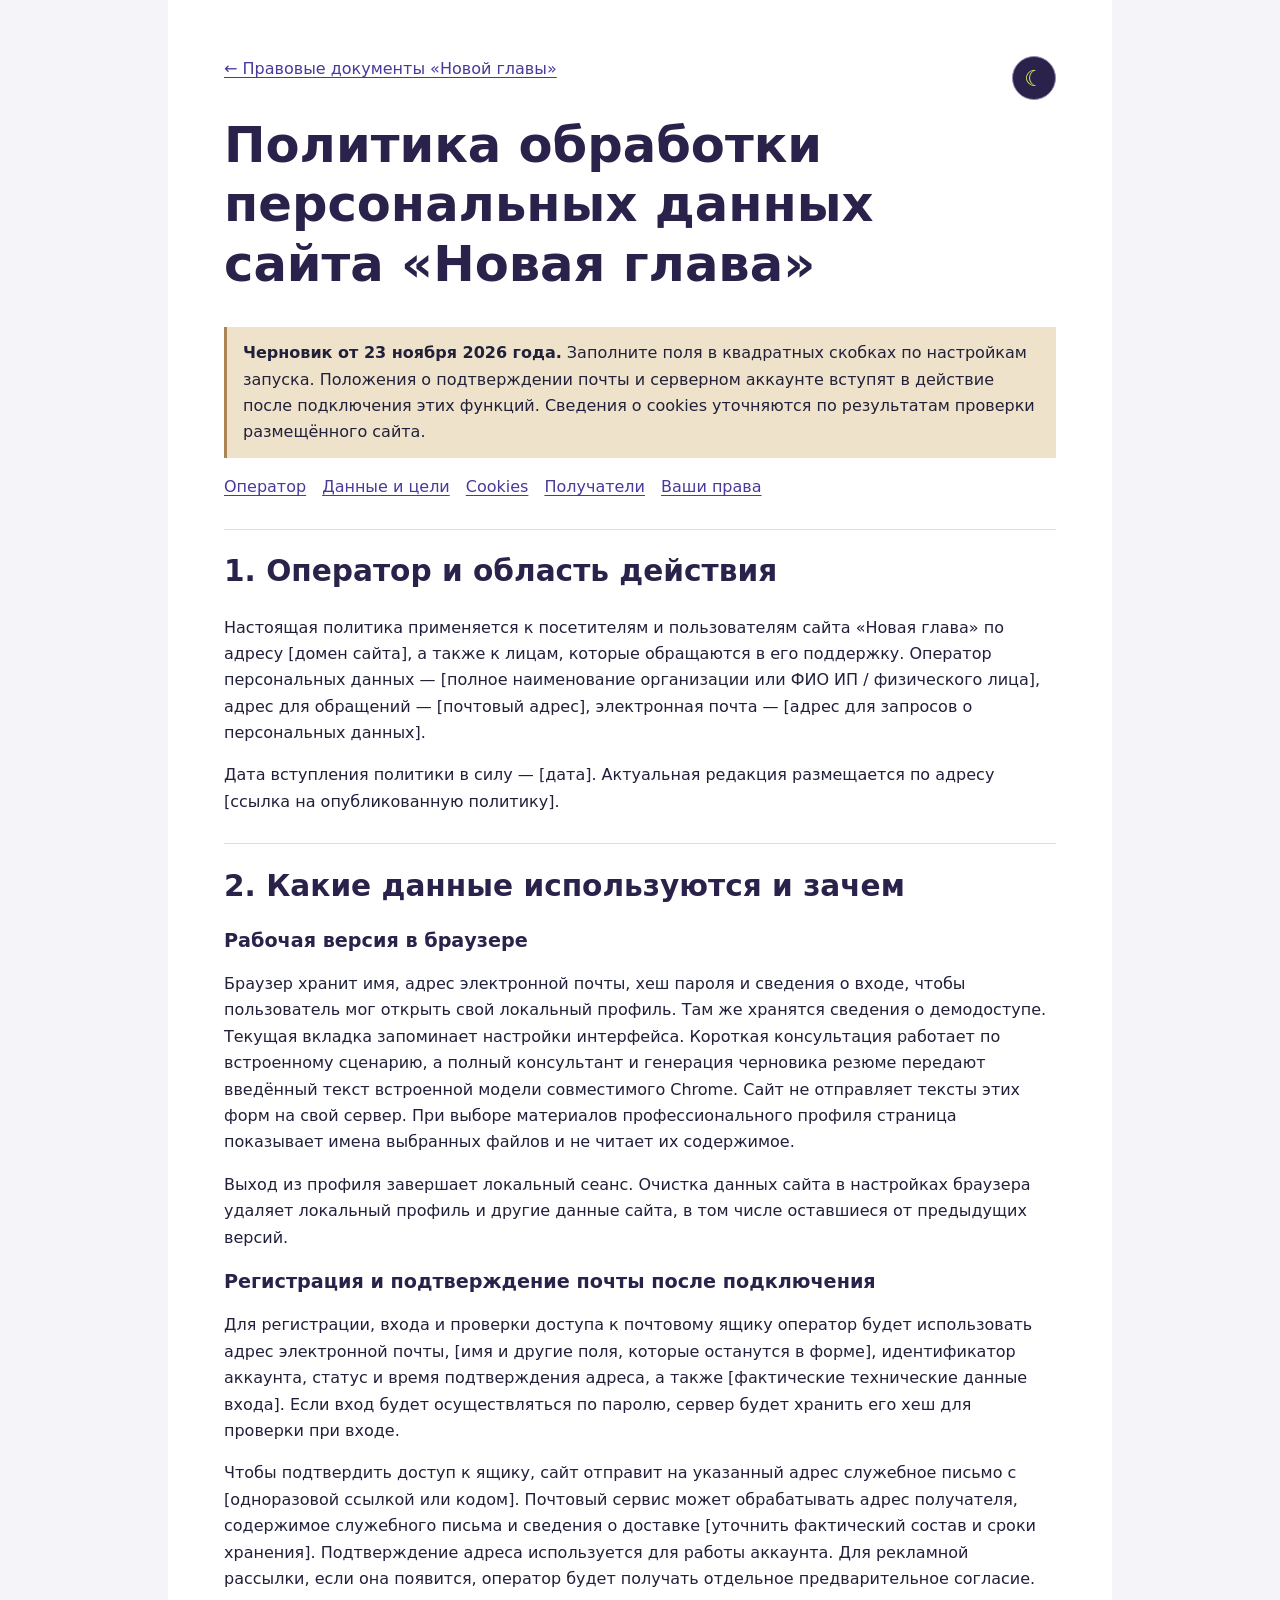
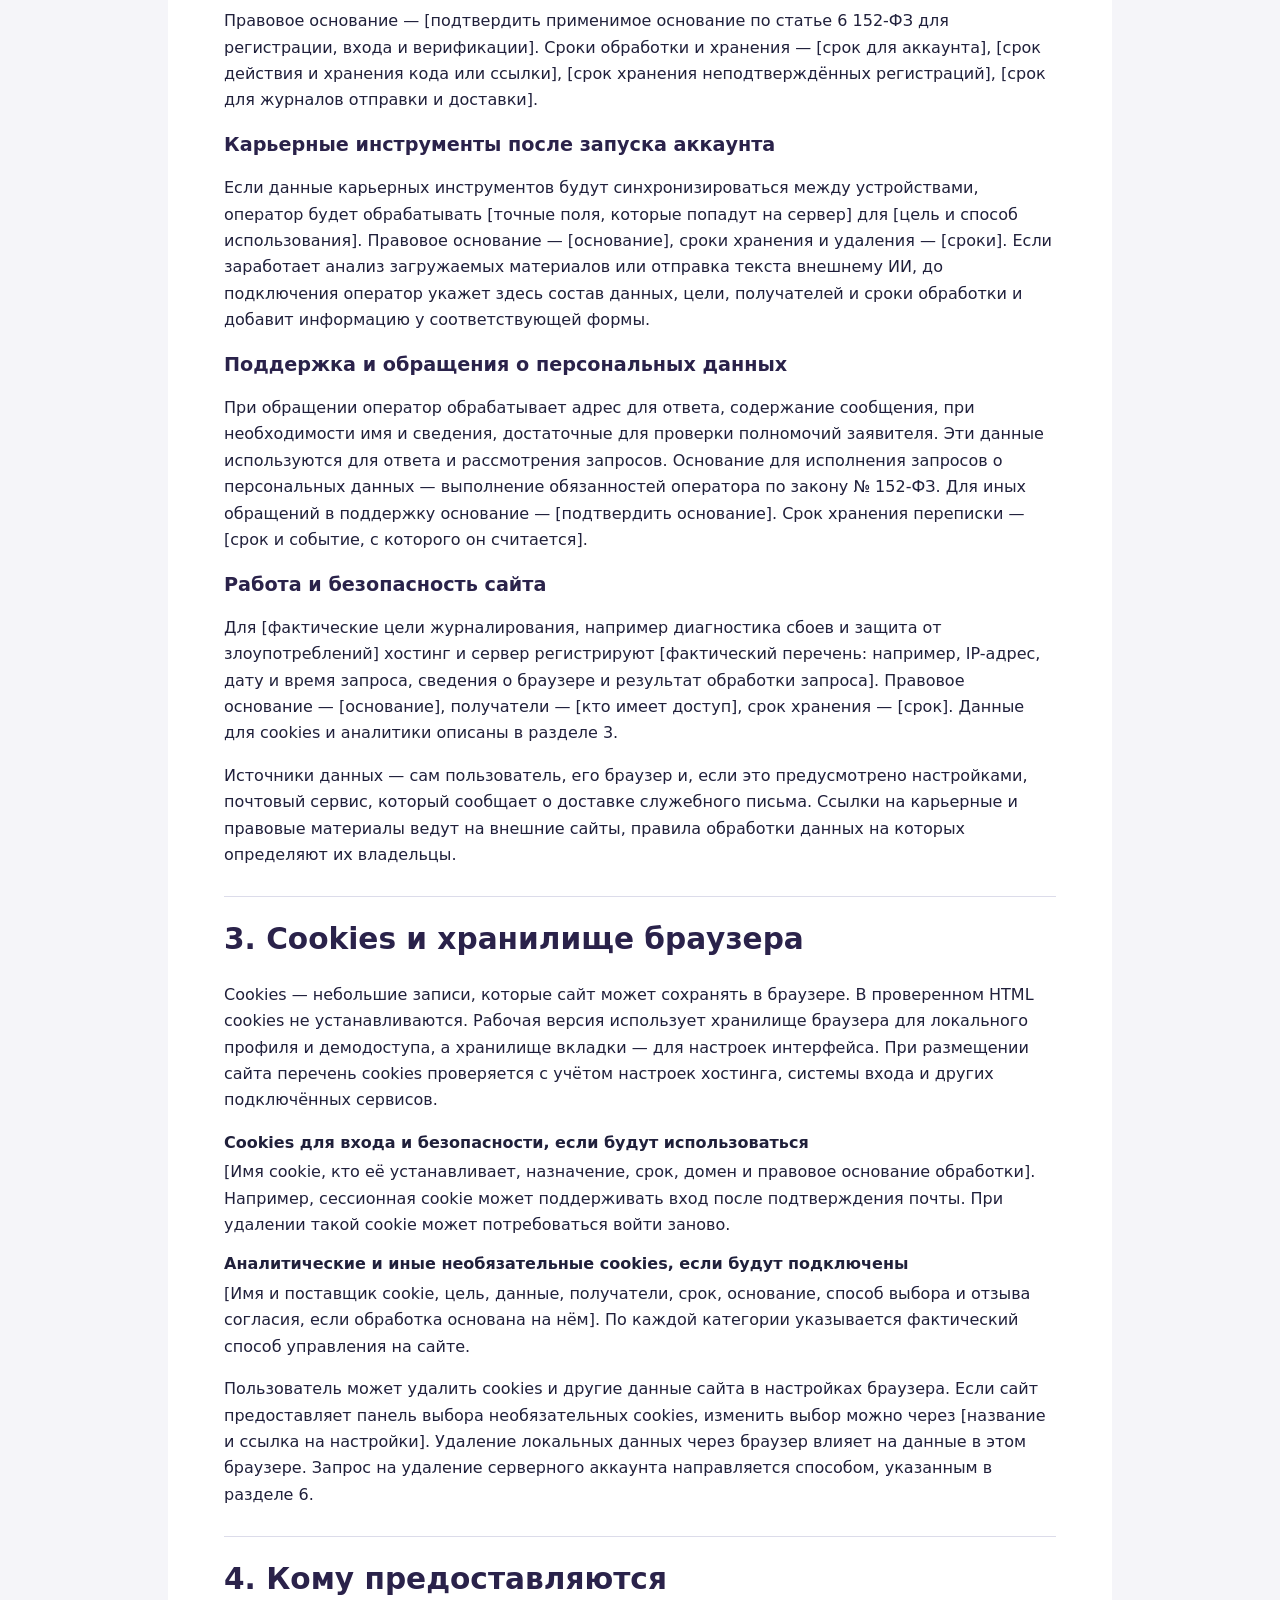
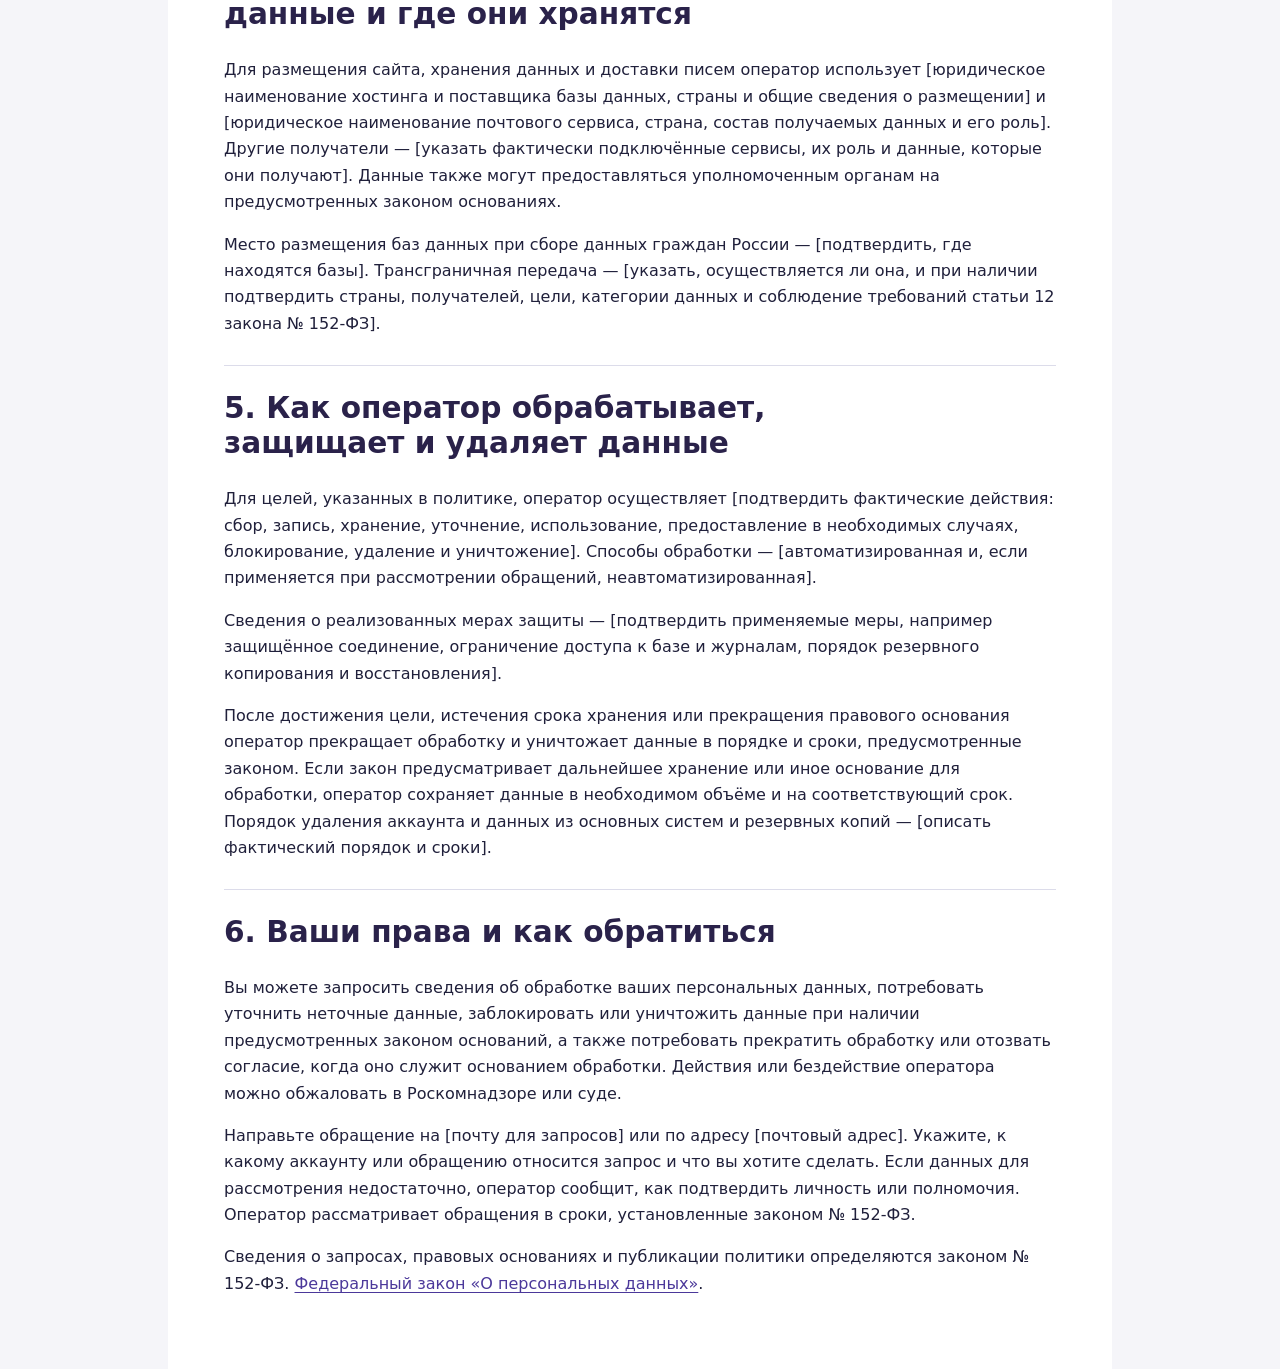
==== career-guide/privacy-policy-draft.html @ 3cd47c99 "Update career guide to Novaya Glava" ====
<!doctype html>
<html lang="ru">
<head>
  <meta charset="utf-8">
  <meta name="viewport" content="width=device-width, initial-scale=1">
  <meta name="robots" content="noindex">
  <title>Политика обработки персональных данных — Новая глава</title>
  <style>
    :root { color-scheme: light; background: #f5efdf; color: #203b30; }
    body { margin: 0; font: 1rem/1.65 system-ui, sans-serif; }
    main { max-width: 48rem; margin: auto; padding: clamp(1.25rem, 5vw, 3.5rem); }
    h1, h2, h3 { font-family: Georgia, serif; line-height: 1.2; text-wrap: balance; }
    h1 { font-size: clamp(2rem, 6vw, 3.1rem); }
    h2 { font-size: clamp(1.4rem, 4vw, 1.85rem); }
    h3 { font-size: 1.2rem; }
    section { border-top: 1px solid #bcb39d; margin-top: 1.75rem; }
    a { color: #275944; text-underline-offset: .2em; }
    a:focus-visible { outline: 2px solid currentColor; outline-offset: 4px; }
    nav { display: flex; flex-wrap: wrap; gap: .4rem 1rem; }
    li + li { margin-top: .55rem; }
    .draft-note { padding: .8rem 1rem; border-left: 3px solid #aa8556; background: #efe2cb; }
    dd { margin: .2rem 0 .8rem; }
    dt { font-weight: 650; }
  </style>
<style>:root {
  --igra-canvas: #f5f5f9;
  --igra-paper: #fff;
  --igra-ink: #20203b;
  --igra-muted: #52546d;
  --igra-indigo: #2a224a;
  --igra-violet: #6553c5;
  --igra-tint: #eae7fa;
  --igra-line: #dcdcea;
  --igra-lime: #dffa60;
  --igra-sans: Inter, system-ui, -apple-system, "Segoe UI", sans-serif;
  --ink: var(--igra-ink);
  --muted: var(--igra-muted);
  --white: var(--igra-paper);
  --line: var(--igra-line);
  --purple: var(--igra-violet);
  --light: var(--igra-tint);
}
html { scroll-padding-top: 90px; }
body, .igra-site {
  background: var(--igra-canvas);
  color: var(--igra-ink);
  font-family: var(--igra-sans);
}
body::before { display: none; }
.igra-site :is(h1,h2,h3,h4,summary,.brand,.navlinks,.package-intent),
.igra-site dialog :is(h2,h3,h4) { font-family: var(--igra-sans); }
.igra-site a:focus-visible, .igra-site button:focus-visible, .igra-site summary:focus-visible {
  outline: 3px solid var(--igra-violet);
  outline-offset: 4px;
}
.igra-site :is(.container,.nav) { max-width: 1240px; }
.igra-site header {
  background: var(--igra-indigo);
  color: #fff;
  border: 0;
  backdrop-filter: none;
}
.igra-site .nav { height: 68px; display: flex; gap: 28px; }
.igra-site .brand { color: #fff; letter-spacing: -.025em; font-size: 19px; font-weight: 750; white-space: nowrap; }
.igra-site .brand-icon { width: 36px; height: 36px; margin: 0; }
.brand-edition {
  display: inline-block;
  margin-left: 7px;
  padding: 3px 7px;
  border-radius: 5px;
  color: var(--igra-ink);
  background: var(--igra-lime);
  font-size: 12px;
  letter-spacing: 0;
  vertical-align: middle;
}
.igra-site .navlinks { color: #f0edff; font-size: 14px; gap: 18px; }
.igra-site .navlinks a:hover, .igra-site .brand:hover { color: var(--igra-lime); }
.igra-site .nav-actions { gap: 8px; margin-left: auto; }
.igra-site .nav-actions button { font-size: .875rem; padding: 8px 12px; min-height: 40px; }
.igra-site :is(.primary,.placeholder,.ai-button) { border-radius: 8px; font-weight: 650; }
.igra-site :is(.primary,.placeholder) { background: var(--igra-lime); color: var(--igra-ink); border-color: var(--igra-lime); }
.igra-site :is(.primary,.placeholder):hover { background: #edff9f; color: var(--igra-ink); }
.igra-site .ai-button { color: var(--igra-indigo); border-color: var(--igra-violet); background: transparent; }
.igra-site .ai-button:hover { color: var(--igra-indigo); background: var(--igra-tint); }
.igra-site header .ai-button { color: #fff; border-color: #8980ac; background: transparent; }
.igra-site header .ai-button:hover { background: #433669; color: #fff; }
.igra-site main > .mode-switch, .igra-site #search-panel > .mode-switch {
  display: flex;
  flex-wrap: wrap;
  align-items: center;
  gap: 6px 14px;
  padding-top: 9px;
  padding-bottom: 9px;
  margin: 0 auto;
}
.igra-site main > .mode-switch { min-height: 55px; }
.igra-site #search-panel > .mode-switch { padding-top: 3px; padding-bottom: 16px; }
.igra-site .mode-tab {
  min-height: 40px;
  padding: 8px 12px;
  border: 0;
  border-bottom: 2px solid transparent;
  border-radius: 5px;
  font: 650 .875rem/1.35 var(--igra-sans);
  background: transparent;
  color: var(--igra-muted);
}
.igra-site .mode-tab:hover, .igra-site .mode-tab[aria-selected="true"] {
  color: var(--igra-indigo);
  border-color: var(--igra-violet);
  background: var(--igra-tint);
  box-shadow: none;
}
.igra-site #search-panel > .mode-switch .mode-tab { font-weight: 550; }
.igra-site .hero { padding: 0; margin: 0; background: transparent; }
.igra-site .hero-inner {
  max-width: 1176px;
  position: relative;
  display: grid;
  grid-template-columns: 1.25fr 1fr;
  align-items: center;
  gap: 24px;
  padding: 36px 48px;
  min-height: 347px;
  background: var(--igra-indigo);
  border-radius: 21px;
  overflow: hidden;
  isolation: isolate;
  color: #fff;
}
.igra-site .hero-inner > div:first-child { z-index: 1; padding: 0; }
.igra-site .hero h1 {
  margin: 10px 0 12px;
  color: #fff;
  font: 750 clamp(2.65rem,5.3vw,4.4rem)/.99 var(--igra-sans);
  letter-spacing: -.07em;
}
.igra-site .hero p { margin: 0 0 19px; color: #eae4ff; font-size: 1rem; max-width: 47ch; }
.igra-site .hero .eyebrow, .igra-site .small {
  font: 700 .78rem/1.35 var(--igra-sans);
  letter-spacing: .06em;
}
.igra-site .hero .eyebrow { color: #e3dcff; }
.igra-site .hero .primary { display: inline-block; padding: 10px 15px; box-shadow: none; }
.igra-poster { position: relative; width: 100%; max-width: 440px; min-height: 255px; justify-self: center; }
.poster-track {
  position: absolute;
  inset: 10% 2% 10% -6%;
  border: 1px solid #a99be8;
  border-radius: 50%;
  transform: rotate(-24deg);
}
.poster-orbit {
  position: absolute;
  width: 59%;
  aspect-ratio: 1;
  left: 19%;
  top: 2%;
  border-radius: 45% 55% 54% 46%;
  background: #8875e8;
  transform: rotate(18deg);
}
.poster-mascot {
  position: absolute;
  width: 52%;
  aspect-ratio: 1;
  left: 24%;
  top: 7%;
  display: grid;
  place-items: center;
  background: #f2edff;
  border-radius: 50%;
  box-shadow: 10px 12px 0 #392d6b;
}
.poster-mascot svg { width: 93%; height: auto; transform: rotate(-12deg); }
.poster-spark, .poster-dot { position: absolute; display: block; background: var(--igra-lime); }
.poster-spark {
  right: 6%;
  top: 2%;
  width: 51px;
  height: 51px;
  clip-path: polygon(50% 0,60% 40%,100% 50%,60% 60%,50% 100%,40% 60%,0 50%,40% 40%);
}
.poster-dot { bottom: 10%; left: 7%; width: 16px; height: 16px; border-radius: 50%; }
.igra-site :is(.intro,.guide) { padding-top: 25px; padding-bottom: 17px; background: transparent; }
.igra-site .section-top { margin: 0 0 12px; padding: 0; }
.igra-site :is(.section-top,.content-head) :is(h2,p), .igra-site .guide-section > div:first-child > p { color: var(--igra-ink); }
.igra-site :is(.section-top,.content-head) h2 {
  margin: 4px 0 8px;
  color: var(--igra-ink);
  letter-spacing: -.045em;
  font: 750 clamp(1.5rem,3vw,2.2rem)/1.12 var(--igra-sans);
}
.igra-site .intro .section-top h2 { font-size: 1.2rem; }
.igra-site .intro .cards { display: grid; grid-template-columns: repeat(4,minmax(0,1fr)); gap: 10px; margin-top: 0; }
.igra-site .card {
  display: block;
  padding: 15px;
  border: 1px solid var(--igra-line);
  background: var(--igra-paper);
  border-radius: 10px;
  box-shadow: none;
}
.igra-site a.card:hover { background: #f0edff; border-color: var(--igra-violet); transform: none; }
.igra-site .card h3 { margin: 8px 0 4px; color: var(--igra-ink); font-size: 1rem; font-weight: 730; line-height: 1.25; }
.igra-site .card p { margin: 4px 0; color: var(--igra-muted); font-size: .9rem; }
.igra-site .card .go { color: #4b389a; font-size: .85rem; font-weight: 650; }
.igra-site .card .icon {
  clip-path: none;
  display: inline-grid;
  place-items: center;
  width: 32px;
  height: 32px;
  border-radius: 6px;
  background: var(--igra-tint) !important;
  color: #46348e !important;
}
.igra-feed {
  display: grid;
  grid-template-columns: minmax(0,1fr) minmax(215px,26%);
  align-items: start;
  gap: 22px;
  margin-top: 15px;
}
.igra-site .igra-feed .guide, .igra-site .igra-feed .guide > .container {
  width: 100%;
  min-width: 0;
  margin: 0;
  padding: 0;
}
.igra-sidebar { position: sticky; top: 86px; display: grid; gap: 12px; }
.igra-sidebar > :is(nav,div) { background: var(--igra-tint); border-radius: 10px; padding: 15px; }
.igra-sidebar h2 { margin: 0 0 7px; font-size: 1rem; color: var(--igra-indigo); }
.igra-sidebar :is(a,button) {
  display: block;
  width: 100%;
  padding: 9px 7px;
  border: 0;
  border-top: 1px solid #d9d3f2;
  background: transparent;
  text-align: left;
  color: var(--igra-ink);
  font: 550 .875rem/1.35 var(--igra-sans);
}
.igra-sidebar :is(a,button):hover { color: #43298d; background: #f6f3ff; }
.igra-sidebar .igra-side-tools { background: var(--igra-indigo); }
.igra-sidebar .igra-side-tools h2 { color: #fff; }
.igra-sidebar .igra-side-tools button { border-color: #5c527e; color: #fff; }
.igra-sidebar .igra-side-tools button:hover { background: #433669; color: var(--igra-lime); }
.igra-site .igra-feed .content-head, .igra-site .igra-feed .guide-section {
  background: var(--igra-paper);
  border: 1px solid var(--igra-line);
  border-radius: 10px;
  margin: 0 0 12px;
  padding: 19px 21px;
}
.igra-site .igra-feed .content-head p { color: var(--igra-muted); font-size: .9rem; margin: 6px 0 0; }
.igra-site .igra-feed .guide-section { display: grid; gap: 10px; grid-template-columns: minmax(0,1fr); }
.igra-site .igra-feed .guide-section h3 { margin: 0; color: var(--igra-ink); font-size: clamp(1.2rem,2vw,1.6rem); font-weight: 730; line-height: 1.2; }
.igra-site .igra-feed .guide-section .sub { color: var(--igra-muted); margin: 5px 0; font-size: .94rem; }
.igra-site .igra-feed .guide-section .generate-button { margin: 9px 0 3px; }
.igra-site .igra-feed .items { display: grid; gap: 0; }
.igra-site .igra-feed :is(details,details[open]) { margin: 0; border: 0; border-top: 1px solid var(--igra-line); border-radius: 0; background: transparent; box-shadow: none; }
.igra-site .igra-feed summary { padding: 12px 3px; background: transparent; color: var(--igra-indigo); font-size: .94rem; font-weight: 660; }
.igra-site .igra-feed details > p { color: var(--igra-muted); padding: 0 3px 11px; }
.igra-site .source, .igra-site .source a { color: #4b389a !important; }
.igra-site :is(.skills-promo,.profile-feature,.closing,.chapter-hero) {
  background: var(--igra-tint);
  border-color: var(--igra-line);
  color: var(--igra-ink);
  box-shadow: none;
}
.igra-site .skills-promo :is(h2,h3,p), .igra-site .profile-feature :is(h2,h3,p),
.igra-site .chapter-hero :is(h1,h2,p) { color: var(--igra-ink); }
.igra-site .skills-promo { margin: 15px 0; border-radius: 10px; padding: 20px; }
.igra-site .course-card { background: var(--igra-paper); border-color: var(--igra-line); border-radius: 8px; }
.igra-site .course-logo { color: #fff; background: var(--igra-violet); }
.igra-site .course-grid { gap: 9px; }
.igra-site .closing-box { border-radius: 14px; background: var(--igra-indigo); color: white; }
.igra-site .closing-box :is(h2,p) { color: white; }
.igra-site footer { background: var(--igra-indigo); color: white; border: 0; }
.igra-site footer a, .igra-site footer strong, .igra-site footer span { color: #f0edff; }

.igra-site dialog:is(.chat-dialog,.auth-dialog,.offer-dialog) {
  background: var(--igra-paper);
  border-color: var(--igra-line);
  color: var(--igra-ink);
  border-radius: 16px;
}
.igra-site dialog .chat-header { background: var(--igra-indigo); color: #fff; border: 0; }
.igra-site dialog .chat-header p { color: #ebe6ff; }
.igra-site dialog .chat-close { background: var(--igra-tint); color: var(--igra-indigo); }
.igra-site dialog :is(input:not([type="radio"]):not([type="checkbox"]),textarea,.resume-output) { background: #faf9ff; color: var(--igra-ink); border-color: var(--igra-line); }
.igra-site dialog :is(.message.assistant,.auth-demo,.chat-note,.offer-plan,#chat-messages,.full-consult) { color: var(--igra-ink); background: var(--igra-tint); border-color: var(--igra-line); }
.igra-site dialog .offer-plan:has(input:checked) { outline-color: var(--igra-violet); background: #eee9ff; }
.igra-site dialog .chat-form button, .igra-site dialog #learn-more { background: var(--igra-lime); color: var(--igra-ink); border-radius: 8px; }
.igra-site dialog::backdrop { background: #2319469c !important; }

@media (max-width: 1239px) { .igra-site .hero-inner { width: calc(100% - 64px); } }
@media (max-width: 1140px) { .igra-site .navlinks { display: none; } }
@media (max-width: 1020px) { .igra-site .course-grid { grid-template-columns: 1fr; } }
@media (max-width: 850px) { .igra-site .nav { padding: 0 16px; gap: 12px; } }
@media (max-width: 750px) {
  html { scroll-padding-top: 120px; }
  .igra-site .nav { height: auto; min-height: 0; flex-wrap: wrap; gap: 8px; padding: 10px 16px; }
  .igra-site .nav-actions { width: auto; margin: 0 0 0 auto; gap: 5px; }
  .igra-site .nav-actions button { flex: 0 1 auto; padding: 5px 8px; font-size: .78rem; }
  .igra-site .brand { font-size: 16px; }
  .igra-site .brand-icon { width: 28px; height: 28px; }
  .igra-site .hero-inner { width: calc(100% - 32px); padding: 23px; min-height: 0; grid-template-columns: minmax(0,1.5fr) minmax(100px,1fr); gap: 9px; }
  .igra-site .hero h1 { font-size: clamp(2.15rem,7vw,3.1rem); }
  .igra-site .hero .eyebrow { font-size: .72rem; }
  .igra-site .hero p { font-size: .9rem; }
  .igra-poster { min-height: 130px; }
  .poster-track { inset: 10% 0; }
  .poster-orbit { width: 72%; }
  .poster-mascot { top: 11%; width: 65%; left: 21%; }
  .poster-spark { width: 29px; height: 29px; top: 0; right: 0; }
  .poster-dot { width: 10px; height: 10px; }
  .igra-site .intro .cards { grid-template-columns: repeat(2,minmax(0,1fr)); }
  .igra-feed { grid-template-columns: minmax(0,1fr); gap: 10px; }
  .igra-sidebar { position: static; grid-row: 1; }
  .igra-sidebar nav { display: flex; flex-wrap: wrap; align-items: center; gap: 4px; padding: 8px 10px; }
  .igra-sidebar nav h2 { width: 100%; margin: 0; }
  .igra-sidebar nav a { width: auto; border: 0; }
  .igra-sidebar .igra-side-tools { display: none; }
}
@media (max-width: 400px) {
  .igra-site .nav-actions { width: 100%; justify-content: space-between; }
  .igra-site .mode-tab { padding: 6px 7px; }
  .igra-site main > .mode-switch, .igra-site #search-panel > .mode-switch { gap: 3px; }
  .igra-site .hero-inner { grid-template-columns: minmax(0,1fr); }
  .igra-poster { display: none; }
}

.igra-info { min-height: 100dvh; }
.igra-info :is(h1,h2,h3) { font-family: var(--igra-sans); color: var(--igra-indigo); }
.igra-info main { max-width: 52rem; background: var(--igra-paper); min-height: 100dvh; }
.igra-info a { color: #4b389a; }
.igra-info :is(section,.document-list li) { border-color: var(--igra-line); }
.igra-info .note { color: var(--igra-muted); }

/* Alternate theme for the violet palette */
:root {
  color-scheme: light;
  --igra-lavender: #DED4FF;
  background: var(--igra-canvas);
}
:root[data-theme="dark"] {
  color-scheme: dark;
  --igra-lavender: #C8B7FF;
  --igra-canvas: #151027;
  --igra-paper: #211936;
  --igra-ink: #FAF5FF;
  --igra-muted: #CFC5E4;
  --igra-tint: #30264B;
  --igra-line: #52446F;
  --igra-field-line: #9B8BB9;
  --igra-accent-ink: #20203B;
  --igra-selection: #383054;
}
.igra-theme-toggle {
  display: inline-grid;
  flex: 0 0 42px;
  width: 42px;
  height: 42px;
  place-items: center;
  padding: 0;
  border: 1px solid #9083AE;
  border-radius: 50%;
  background: var(--igra-indigo);
  color: var(--igra-lime);
}
.igra-theme-toggle:hover { background: #433669; }
.igra-theme-toggle:focus-visible { outline: 3px solid var(--igra-lime); outline-offset: 3px; }
.igra-theme-toggle svg {
  width: 21px;
  height: 21px;
  fill: none;
  stroke: currentColor;
  stroke-width: 1.7;
  stroke-linecap: round;
  stroke-linejoin: round;
}
.igra-theme-toggle .igra-sun,
[data-theme="dark"] .igra-theme-toggle .igra-moon { display: none; }
[data-theme="dark"] .igra-theme-toggle {
  background: var(--igra-paper);
  border-color: var(--igra-field-line);
  color: var(--igra-lime);
}
[data-theme="dark"] .igra-theme-toggle:hover { background: var(--igra-selection); }
[data-theme="dark"] .igra-theme-toggle .igra-sun { display: block; }
.igra-site .nav { column-gap: 14px; }
.igra-site .nav-actions { margin-left: 0; }
.igra-site header .igra-theme-toggle { margin-left: auto; }
.igra-info-toolbar { display: flex; justify-content: space-between; align-items: center; gap: 12px; }
.igra-site .consultant-note { color: var(--igra-muted); margin: 0; }

[data-theme="dark"] .igra-site :is(header,footer,.hero-inner,.closing-box,.igra-side-tools) {
  border: 1px solid var(--igra-line);
}
[data-theme="dark"] .igra-site :is(header,footer,.igra-sidebar .igra-side-tools,dialog .chat-header) {
  background: var(--igra-paper);
}
[data-theme="dark"] .igra-site :is(.hero-inner,.closing-box) {
  background: radial-gradient(ellipse at 84% 46%,#493376 0%,transparent 49%),
    linear-gradient(115deg,#241934 25%,#35274E 100%);
  box-shadow: inset 0 1px #FFFFFF12;
}
[data-theme="dark"] .igra-site .poster-track { border-color: #B9A7F6; }
[data-theme="dark"] .igra-site .poster-orbit {
  background: #896ED9;
  box-shadow: 0 0 46px #896ED944;
}
[data-theme="dark"] .igra-site .poster-mascot {
  background: #ECE2FE;
  box-shadow: 10px 12px 0 #30224E;
}
[data-theme="dark"] .igra-site .hero p { color: var(--igra-muted); }
[data-theme="dark"] :is(.igra-site,.igra-info) :is(h1,h2,h3,h4,summary,.go,.small,.auth-tab,.source,.source a) {
  color: var(--igra-ink);
}
[data-theme="dark"] .igra-site .igra-feed .guide-section h3 { color: var(--igra-ink); }
[data-theme="dark"] .igra-site :is(.hero .eyebrow,.auth-tab[aria-selected="true"]),
[data-theme="dark"] .igra-site :is(.source,.source a),
[data-theme="dark"] .igra-info a { color: var(--igra-lavender) !important; }
[data-theme="dark"] .igra-site .mode-tab:hover { color: var(--igra-ink); }
[data-theme="dark"] .igra-site .mode-tab[aria-selected="true"] {
  background: var(--igra-selection);
  color: #E1FB7C;
}
[data-theme="dark"] .igra-site :is(.intro,.guide) { background: transparent; }
[data-theme="dark"] .igra-site #ai-consultant { background: var(--igra-tint); }
[data-theme="dark"] .igra-site a.card:hover { background: var(--igra-tint); border-color: var(--igra-lime); }
[data-theme="dark"] .igra-site .card .icon {
  background: var(--igra-selection) !important;
  color: #E1FB7C !important;
}
[data-theme="dark"] .igra-site :is(.primary,.brand-edition,.course-logo,.chat-form button,#learn-more,.return-to-plans,.message.user) {
  color: var(--igra-accent-ink);
}
[data-theme="dark"] .igra-site :is(.placeholder,.chat-close) { color: var(--igra-ink); }
[data-theme="dark"] .igra-site .placeholder { background: var(--igra-tint); border-color: var(--igra-field-line); }
[data-theme="dark"] .igra-site .placeholder:hover { background: var(--igra-selection); }
[data-theme="dark"] .igra-site dialog .chat-close:hover { color: var(--igra-accent-ink); }
[data-theme="dark"] .igra-site .ai-button {
  color: var(--igra-ink);
  border-color: var(--igra-field-line);
}
[data-theme="dark"] .igra-site .ai-button:hover { background: var(--igra-tint); }
[data-theme="dark"] .igra-site :is(a,button,summary,input,textarea):focus-visible { outline-color: var(--igra-lavender); }
[data-theme="dark"] .igra-sidebar :is(a,button) { border-color: var(--igra-line); }
[data-theme="dark"] .igra-sidebar :is(a,button):hover { color: var(--igra-lavender); background: var(--igra-paper); }
[data-theme="dark"] .igra-site .skills-promo :is(.course-card h3,.course-card p,.course-brand,.course-feedback) { color: var(--igra-ink) !important; }
[data-theme="dark"] .igra-site :is(.skills-promo,.profile-feature,.chapter-hero) :is(p,li) { color: var(--igra-muted); }
[data-theme="dark"] .igra-site :is(.consult-screen-nav,.auth-tabs,.offer-plan,.profile-step,.adapt-tool,.adapt-note) { border-color: var(--igra-line); }
[data-theme="dark"] .igra-site dialog :is(.auth-tabs,.auth-status,.profile-steps span) { background: var(--igra-tint); }
[data-theme="dark"] .igra-site .profile-steps { color: var(--igra-muted); }
[data-theme="dark"] .igra-site .consult-screen-nav button { border-color: var(--igra-field-line); background: var(--igra-paper); color: var(--igra-ink); }
[data-theme="dark"] .igra-site :is(dialog,.adapt-tool) :is(input:not([type="radio"]):not([type="checkbox"]),textarea) {
  background: var(--igra-canvas);
  color: var(--igra-ink);
  border-color: var(--igra-field-line);
}
[data-theme="dark"] .igra-site :is(dialog,.adapt-tool) :is(input,textarea)::placeholder { color: var(--igra-muted); }
[data-theme="dark"] .igra-site dialog :is(.auth-intro,.auth-field,.auth-status,.package-intent,.offer-plan span,.full-consult > p) { color: var(--igra-muted); }
[data-theme="dark"] .igra-site dialog .offer-plan:has(input:checked) {
  background: var(--igra-tint);
  outline-color: var(--igra-lavender);
}
[data-theme="dark"] #consultant-chat.result-layout :is(#chat-messages,.full-consult) {
  background: var(--igra-tint);
  border-color: var(--igra-line);
}
[data-theme="dark"] #consultant-chat.result-layout .full-consult :is(h3,p) { color: var(--igra-ink); }
[data-theme="dark"] #consultant-chat.result-layout #learn-more {
  background: var(--igra-lime);
  color: var(--igra-accent-ink);
}
[data-theme="dark"] .igra-site dialog .chat-form button:hover,
[data-theme="dark"] .igra-site dialog #learn-more:hover,
[data-theme="dark"] .igra-site dialog .return-to-plans:hover { background: #EEFF9F; color: var(--igra-accent-ink); }
[data-theme="dark"] .igra-site dialog::backdrop { background: #100C1BAB !important; }

@media (max-width: 650px) {
  .igra-site .nav-actions { width: 100%; justify-content: space-between; }
  .igra-site .nav-actions button { flex: 0 1 auto; }
}

.igra-info main{max-width:52rem;background:var(--igra-paper);min-height:100dvh}.igra-info a{color:#4b389a}.igra-info h1,.igra-info h2{font-family:system-ui,sans-serif;color:var(--igra-indigo)}</style><script>
try { document.documentElement.dataset.theme = sessionStorage.getItem('novaya-glava-igra-violet-theme') === 'dark' ? 'dark' : 'light'; } catch { document.documentElement.dataset.theme = 'light'; }
</script>
<style>
.info-theme-toggle{float:right;width:44px;height:44px;border:1px solid #958ab0;border-radius:50%;background:#2a224a;color:#dffa60;font:22px system-ui;cursor:pointer}
.info-theme-toggle:focus-visible{outline:3px solid #6553c5;outline-offset:3px}
[data-theme="dark"] body.igra-info{background:#151027;color:#faf5ff}
[data-theme="dark"] .igra-info main{background:#211936;color:#faf5ff}
[data-theme="dark"] .igra-info :is(h1,h2,h3){color:#faf5ff}
[data-theme="dark"] .igra-info :is(p,li,dt,dd,.note){color:#e4dced}
[data-theme="dark"] .igra-info a{color:#d8caff}
[data-theme="dark"] .igra-info :is(section,.document-list li){border-color:#625674}
</style></head>
<body class="igra-info">
  <main>
<button class="info-theme-toggle" type="button" aria-label="Тёмная тема" aria-pressed="false"></button>
    <a href="site-docs.html#legal">← Правовые документы «Новой главы»</a>
    <h1>Политика обработки персональных данных сайта «Новая глава»</h1>
    <p class="draft-note"><strong>Черновик от 23 ноября 2026 года.</strong> Заполните поля в квадратных скобках по настройкам запуска. Положения о подтверждении почты и серверном аккаунте вступят в действие после подключения этих функций. Сведения о cookies уточняются по результатам проверки размещённого сайта.</p>
    <nav aria-label="Разделы политики">
      <a href="#operator">Оператор</a>
      <a href="#purposes">Данные и цели</a>
      <a href="#cookies">Cookies</a>
      <a href="#recipients">Получатели</a>
      <a href="#rights">Ваши права</a>
    </nav>

    <section id="operator">
      <h2>1. Оператор и область действия</h2>
      <p>Настоящая политика применяется к посетителям и пользователям сайта «Новая глава» по адресу [домен сайта], а также к лицам, которые обращаются в его поддержку. Оператор персональных данных — [полное наименование организации или ФИО ИП / физического лица], адрес для обращений — [почтовый адрес], электронная почта — [адрес для запросов о персональных данных].</p>
      <p>Дата вступления политики в силу — [дата]. Актуальная редакция размещается по адресу [ссылка на опубликованную политику].</p>
    </section>

    <section id="purposes">
      <h2>2. Какие данные используются и зачем</h2>
      <h3>Рабочая версия в браузере</h3>
      <p>Браузер хранит имя, адрес электронной почты, хеш пароля и сведения о входе, чтобы пользователь мог открыть свой локальный профиль. Там же хранятся сведения о демодоступе. Текущая вкладка запоминает настройки интерфейса. Короткая консультация работает по встроенному сценарию, а полный консультант и генерация черновика резюме передают введённый текст встроенной модели совместимого Chrome. Сайт не отправляет тексты этих форм на свой сервер. При выборе материалов профессионального профиля страница показывает имена выбранных файлов и не читает их содержимое.</p>
      <p>Выход из профиля завершает локальный сеанс. Очистка данных сайта в настройках браузера удаляет локальный профиль и другие данные сайта, в том числе оставшиеся от предыдущих версий.</p>

      <h3>Регистрация и подтверждение почты после подключения</h3>
      <p>Для регистрации, входа и проверки доступа к почтовому ящику оператор будет использовать адрес электронной почты, [имя и другие поля, которые останутся в форме], идентификатор аккаунта, статус и время подтверждения адреса, а также [фактические технические данные входа]. Если вход будет осуществляться по паролю, сервер будет хранить его хеш для проверки при входе.</p>
      <p>Чтобы подтвердить доступ к ящику, сайт отправит на указанный адрес служебное письмо с [одноразовой ссылкой или кодом]. Почтовый сервис может обрабатывать адрес получателя, содержимое служебного письма и сведения о доставке [уточнить фактический состав и сроки хранения]. Подтверждение адреса используется для работы аккаунта. Для рекламной рассылки, если она появится, оператор будет получать отдельное предварительное согласие.</p>
      <p>Правовое основание — [подтвердить применимое основание по статье 6 152-ФЗ для регистрации, входа и верификации]. Сроки обработки и хранения — [срок для аккаунта], [срок действия и хранения кода или ссылки], [срок хранения неподтверждённых регистраций], [срок для журналов отправки и доставки].</p>

      <h3>Карьерные инструменты после запуска аккаунта</h3>
      <p>Если данные карьерных инструментов будут синхронизироваться между устройствами, оператор будет обрабатывать [точные поля, которые попадут на сервер] для [цель и способ использования]. Правовое основание — [основание], сроки хранения и удаления — [сроки]. Если заработает анализ загружаемых материалов или отправка текста внешнему ИИ, до подключения оператор укажет здесь состав данных, цели, получателей и сроки обработки и добавит информацию у соответствующей формы.</p>

      <h3>Поддержка и обращения о персональных данных</h3>
      <p>При обращении оператор обрабатывает адрес для ответа, содержание сообщения, при необходимости имя и сведения, достаточные для проверки полномочий заявителя. Эти данные используются для ответа и рассмотрения запросов. Основание для исполнения запросов о персональных данных — выполнение обязанностей оператора по закону № 152-ФЗ. Для иных обращений в поддержку основание — [подтвердить основание]. Срок хранения переписки — [срок и событие, с которого он считается].</p>

      <h3>Работа и безопасность сайта</h3>
      <p>Для [фактические цели журналирования, например диагностика сбоев и защита от злоупотреблений] хостинг и сервер регистрируют [фактический перечень: например, IP-адрес, дату и время запроса, сведения о браузере и результат обработки запроса]. Правовое основание — [основание], получатели — [кто имеет доступ], срок хранения — [срок]. Данные для cookies и аналитики описаны в разделе 3.</p>
      <p>Источники данных — сам пользователь, его браузер и, если это предусмотрено настройками, почтовый сервис, который сообщает о доставке служебного письма. Ссылки на карьерные и правовые материалы ведут на внешние сайты, правила обработки данных на которых определяют их владельцы.</p>
    </section>

    <section id="cookies">
      <h2>3. Cookies и хранилище браузера</h2>
      <p>Cookies — небольшие записи, которые сайт может сохранять в браузере. В проверенном HTML cookies не устанавливаются. Рабочая версия использует хранилище браузера для локального профиля и демодоступа, а хранилище вкладки — для настроек интерфейса. При размещении сайта перечень cookies проверяется с учётом настроек хостинга, системы входа и других подключённых сервисов.</p>
      <dl>
        <dt>Cookies для входа и безопасности, если будут использоваться</dt>
        <dd>[Имя cookie, кто её устанавливает, назначение, срок, домен и правовое основание обработки]. Например, сессионная cookie может поддерживать вход после подтверждения почты. При удалении такой cookie может потребоваться войти заново.</dd>
        <dt>Аналитические и иные необязательные cookies, если будут подключены</dt>
        <dd>[Имя и поставщик cookie, цель, данные, получатели, срок, основание, способ выбора и отзыва согласия, если обработка основана на нём]. По каждой категории указывается фактический способ управления на сайте.</dd>
      </dl>
      <p>Пользователь может удалить cookies и другие данные сайта в настройках браузера. Если сайт предоставляет панель выбора необязательных cookies, изменить выбор можно через [название и ссылка на настройки]. Удаление локальных данных через браузер влияет на данные в этом браузере. Запрос на удаление серверного аккаунта направляется способом, указанным в разделе 6.</p>
    </section>

    <section id="recipients">
      <h2>4. Кому предоставляются данные и где они хранятся</h2>
      <p>Для размещения сайта, хранения данных и доставки писем оператор использует [юридическое наименование хостинга и поставщика базы данных, страны и общие сведения о размещении] и [юридическое наименование почтового сервиса, страна, состав получаемых данных и его роль]. Другие получатели — [указать фактически подключённые сервисы, их роль и данные, которые они получают]. Данные также могут предоставляться уполномоченным органам на предусмотренных законом основаниях.</p>
      <p>Место размещения баз данных при сборе данных граждан России — [подтвердить, где находятся базы]. Трансграничная передача — [указать, осуществляется ли она, и при наличии подтвердить страны, получателей, цели, категории данных и соблюдение требований статьи 12 закона № 152-ФЗ].</p>
    </section>

    <section>
      <h2>5. Как оператор обрабатывает, защищает и удаляет данные</h2>
      <p>Для целей, указанных в политике, оператор осуществляет [подтвердить фактические действия: сбор, запись, хранение, уточнение, использование, предоставление в необходимых случаях, блокирование, удаление и уничтожение]. Способы обработки — [автоматизированная и, если применяется при рассмотрении обращений, неавтоматизированная].</p>
      <p>Сведения о реализованных мерах защиты — [подтвердить применяемые меры, например защищённое соединение, ограничение доступа к базе и журналам, порядок резервного копирования и восстановления].</p>
      <p>После достижения цели, истечения срока хранения или прекращения правового основания оператор прекращает обработку и уничтожает данные в порядке и сроки, предусмотренные законом. Если закон предусматривает дальнейшее хранение или иное основание для обработки, оператор сохраняет данные в необходимом объёме и на соответствующий срок. Порядок удаления аккаунта и данных из основных систем и резервных копий — [описать фактический порядок и сроки].</p>
    </section>

    <section id="rights">
      <h2>6. Ваши права и как обратиться</h2>
      <p>Вы можете запросить сведения об обработке ваших персональных данных, потребовать уточнить неточные данные, заблокировать или уничтожить данные при наличии предусмотренных законом оснований, а также потребовать прекратить обработку или отозвать согласие, когда оно служит основанием обработки. Действия или бездействие оператора можно обжаловать в Роскомнадзоре или суде.</p>
      <p>Направьте обращение на [почту для запросов] или по адресу [почтовый адрес]. Укажите, к какому аккаунту или обращению относится запрос и что вы хотите сделать. Если данных для рассмотрения недостаточно, оператор сообщит, как подтвердить личность или полномочия. Оператор рассматривает обращения в сроки, установленные законом № 152-ФЗ.</p>
      <p>Сведения о запросах, правовых основаниях и публикации политики определяются законом № 152-ФЗ. <a href="https://dgp140.mos.ru/global_ruffe_tech/docs/152fz.pdf">Федеральный закон «О персональных данных»</a>.</p>
    </section>
  </main>
<script>
(()=>{const button=document.querySelector('.info-theme-toggle'),root=document.documentElement,key='novaya-glava-igra-violet-theme';function update(theme){root.dataset.theme=theme;button.textContent=theme==='dark'?'☀':'☾';button.setAttribute('aria-pressed',String(theme==='dark'));button.title=theme==='dark'?'Включить светлую тему':'Включить тёмную тему'}update(root.dataset.theme);button.addEventListener('click',()=>{const next=root.dataset.theme==='dark'?'light':'dark';update(next);try{sessionStorage.setItem(key,next)}catch{}})})();
</script></body>
</html>
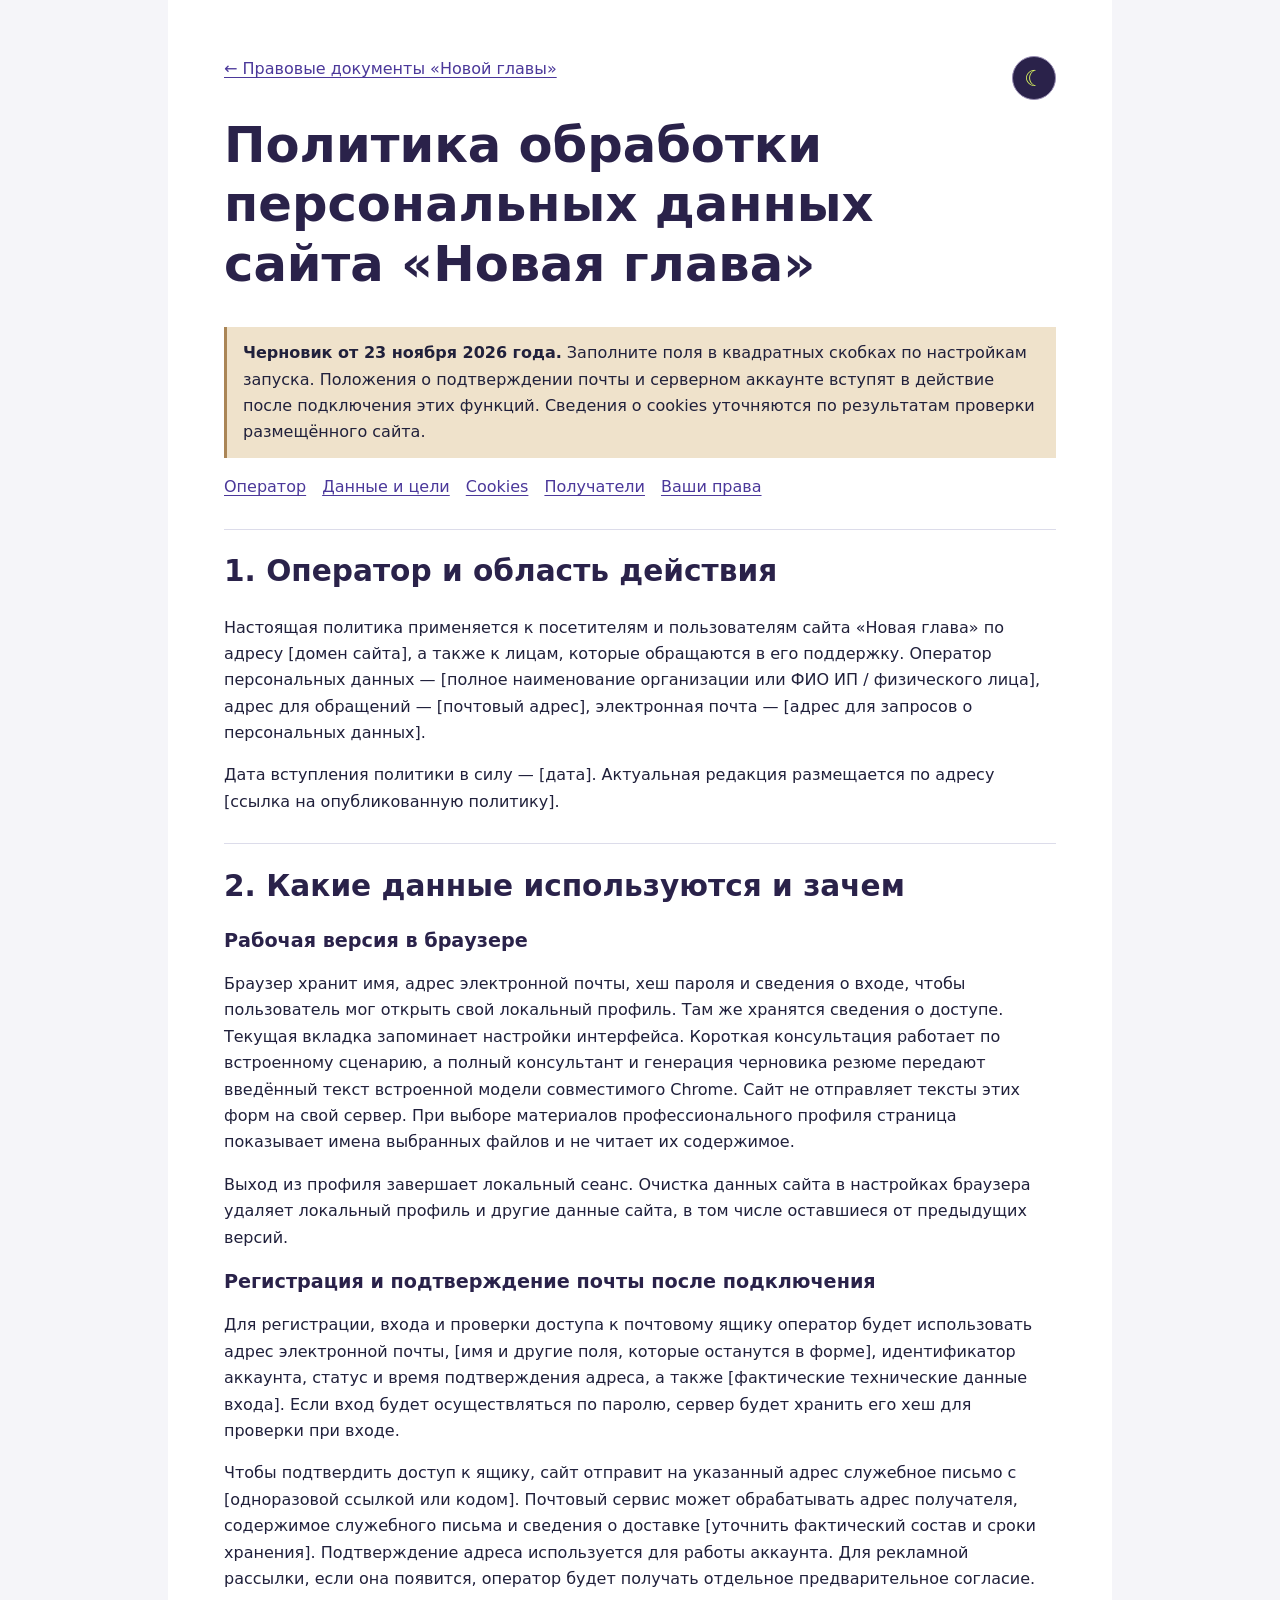
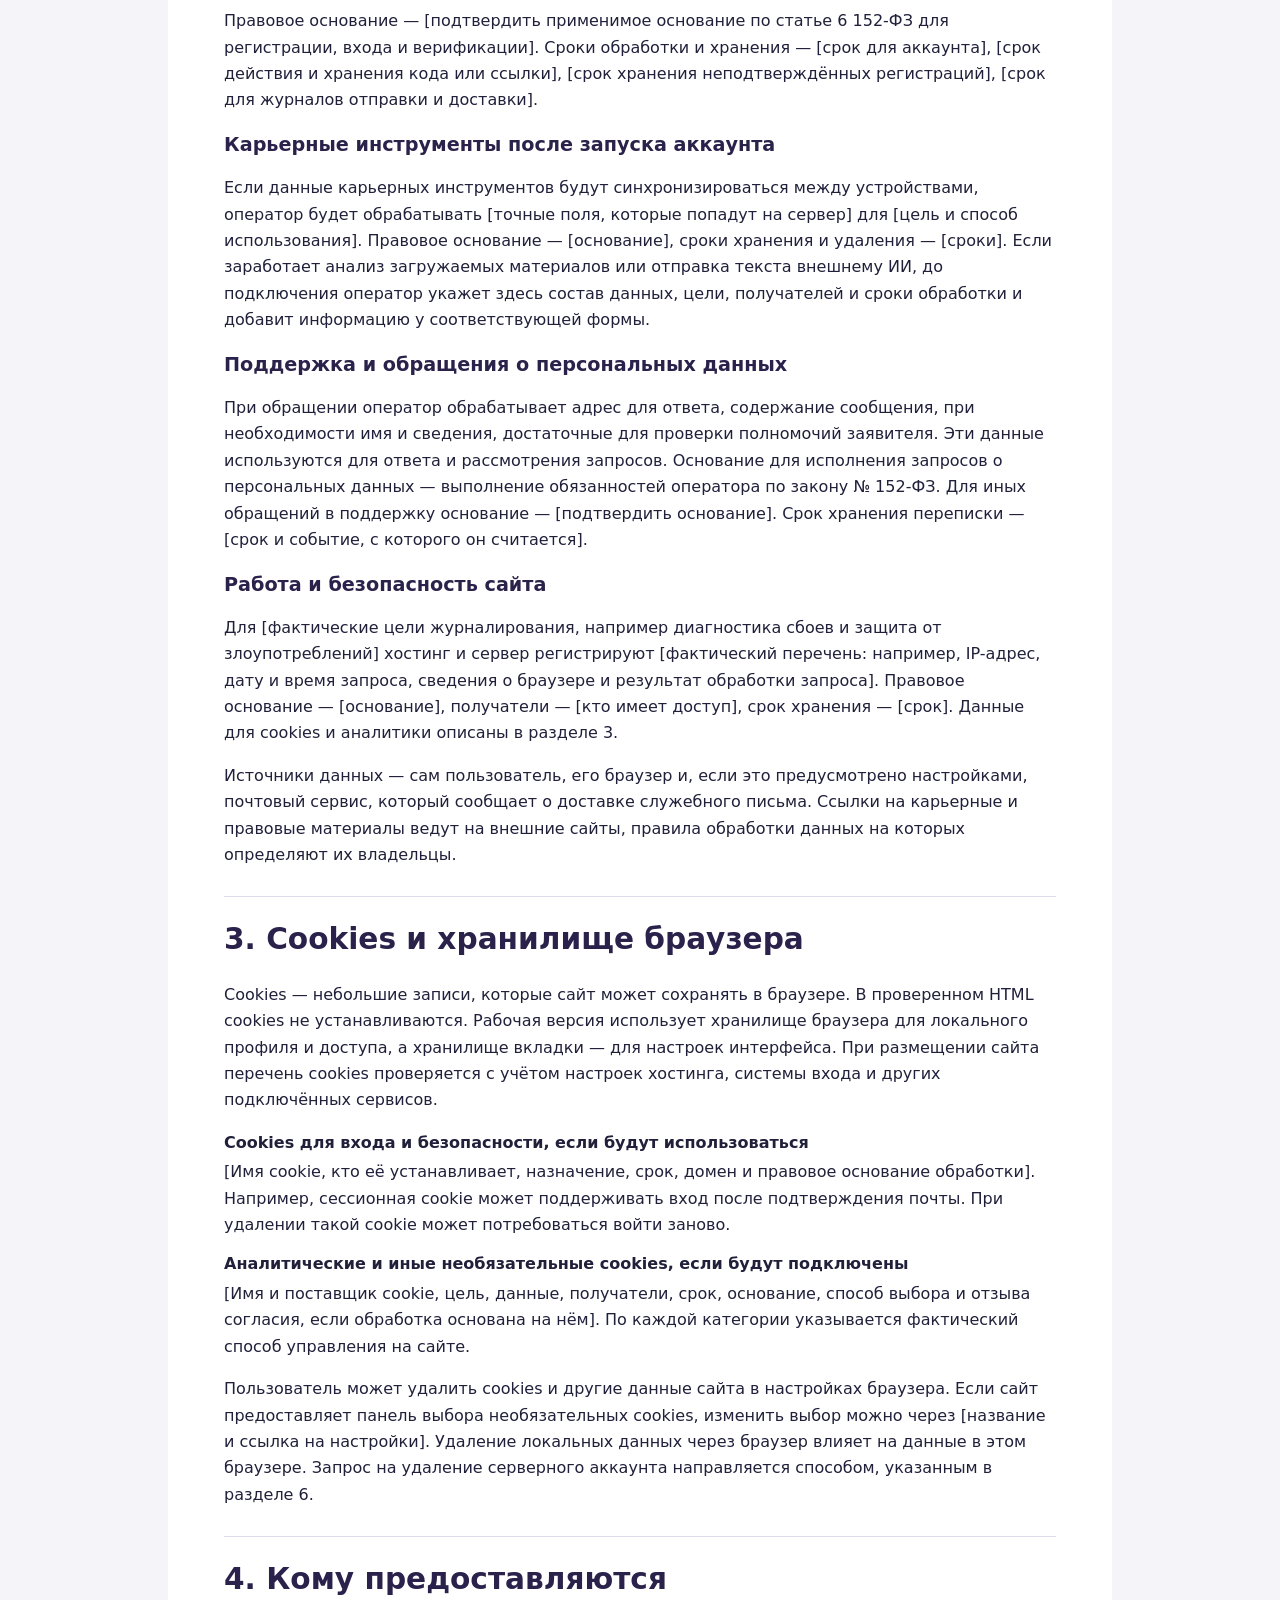
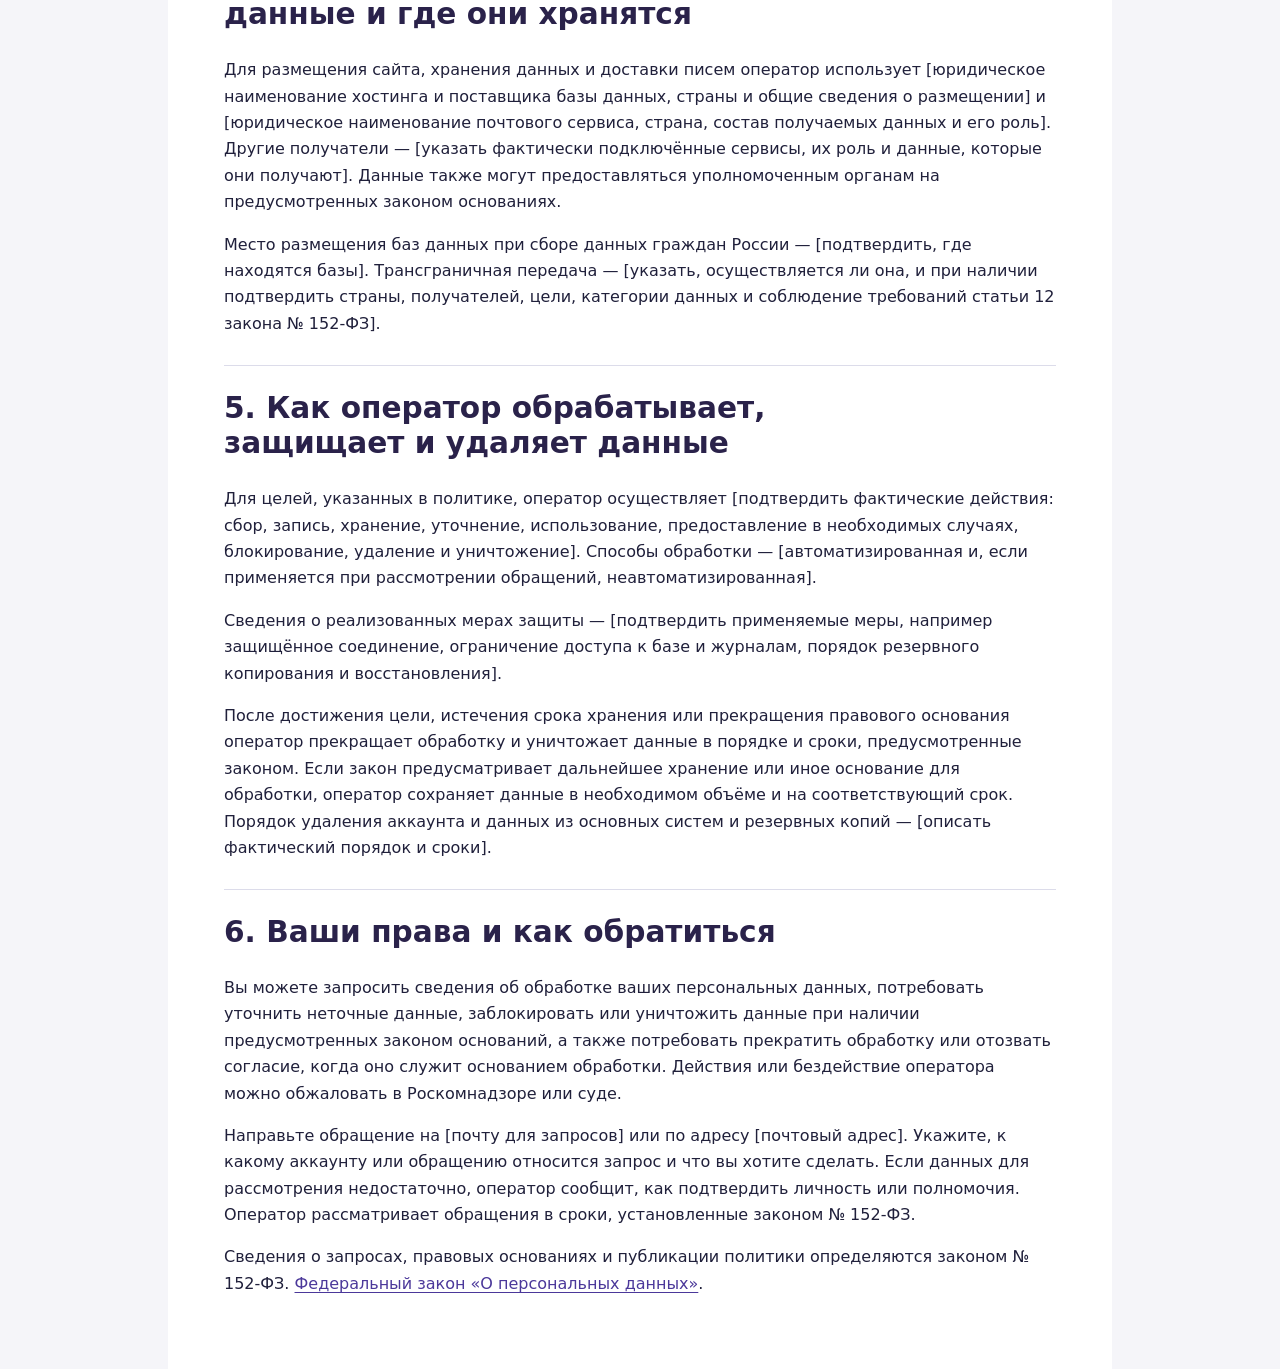
==== commit 5e81e918: "Update privacy-policy-draft.html" ====
--- a/career-guide/privacy-policy-draft.html
+++ b/career-guide/privacy-policy-draft.html
@@ -525,7 +525,7 @@
     <section id="purposes">
       <h2>2. Какие данные используются и зачем</h2>
       <h3>Рабочая версия в браузере</h3>
-      <p>Браузер хранит имя, адрес электронной почты, хеш пароля и сведения о входе, чтобы пользователь мог открыть свой локальный профиль. Там же хранятся сведения о демодоступе. Текущая вкладка запоминает настройки интерфейса. Короткая консультация работает по встроенному сценарию, а полный консультант и генерация черновика резюме передают введённый текст встроенной модели совместимого Chrome. Сайт не отправляет тексты этих форм на свой сервер. При выборе материалов профессионального профиля страница показывает имена выбранных файлов и не читает их содержимое.</p>
+      <p>Браузер хранит имя, адрес электронной почты, хеш пароля и сведения о входе, чтобы пользователь мог открыть свой локальный профиль. Там же хранятся сведения о доступе. Текущая вкладка запоминает настройки интерфейса. Короткая консультация работает по встроенному сценарию, а полный консультант и генерация черновика резюме передают введённый текст встроенной модели совместимого Chrome. Сайт не отправляет тексты этих форм на свой сервер. При выборе материалов профессионального профиля страница показывает имена выбранных файлов и не читает их содержимое.</p>
       <p>Выход из профиля завершает локальный сеанс. Очистка данных сайта в настройках браузера удаляет локальный профиль и другие данные сайта, в том числе оставшиеся от предыдущих версий.</p>
 
       <h3>Регистрация и подтверждение почты после подключения</h3>
@@ -546,7 +546,7 @@
 
     <section id="cookies">
       <h2>3. Cookies и хранилище браузера</h2>
-      <p>Cookies — небольшие записи, которые сайт может сохранять в браузере. В проверенном HTML cookies не устанавливаются. Рабочая версия использует хранилище браузера для локального профиля и демодоступа, а хранилище вкладки — для настроек интерфейса. При размещении сайта перечень cookies проверяется с учётом настроек хостинга, системы входа и других подключённых сервисов.</p>
+      <p>Cookies — небольшие записи, которые сайт может сохранять в браузере. В проверенном HTML cookies не устанавливаются. Рабочая версия использует хранилище браузера для локального профиля и доступа, а хранилище вкладки — для настроек интерфейса. При размещении сайта перечень cookies проверяется с учётом настроек хостинга, системы входа и других подключённых сервисов.</p>
       <dl>
         <dt>Cookies для входа и безопасности, если будут использоваться</dt>
         <dd>[Имя cookie, кто её устанавливает, назначение, срок, домен и правовое основание обработки]. Например, сессионная cookie может поддерживать вход после подтверждения почты. При удалении такой cookie может потребоваться войти заново.</dd>
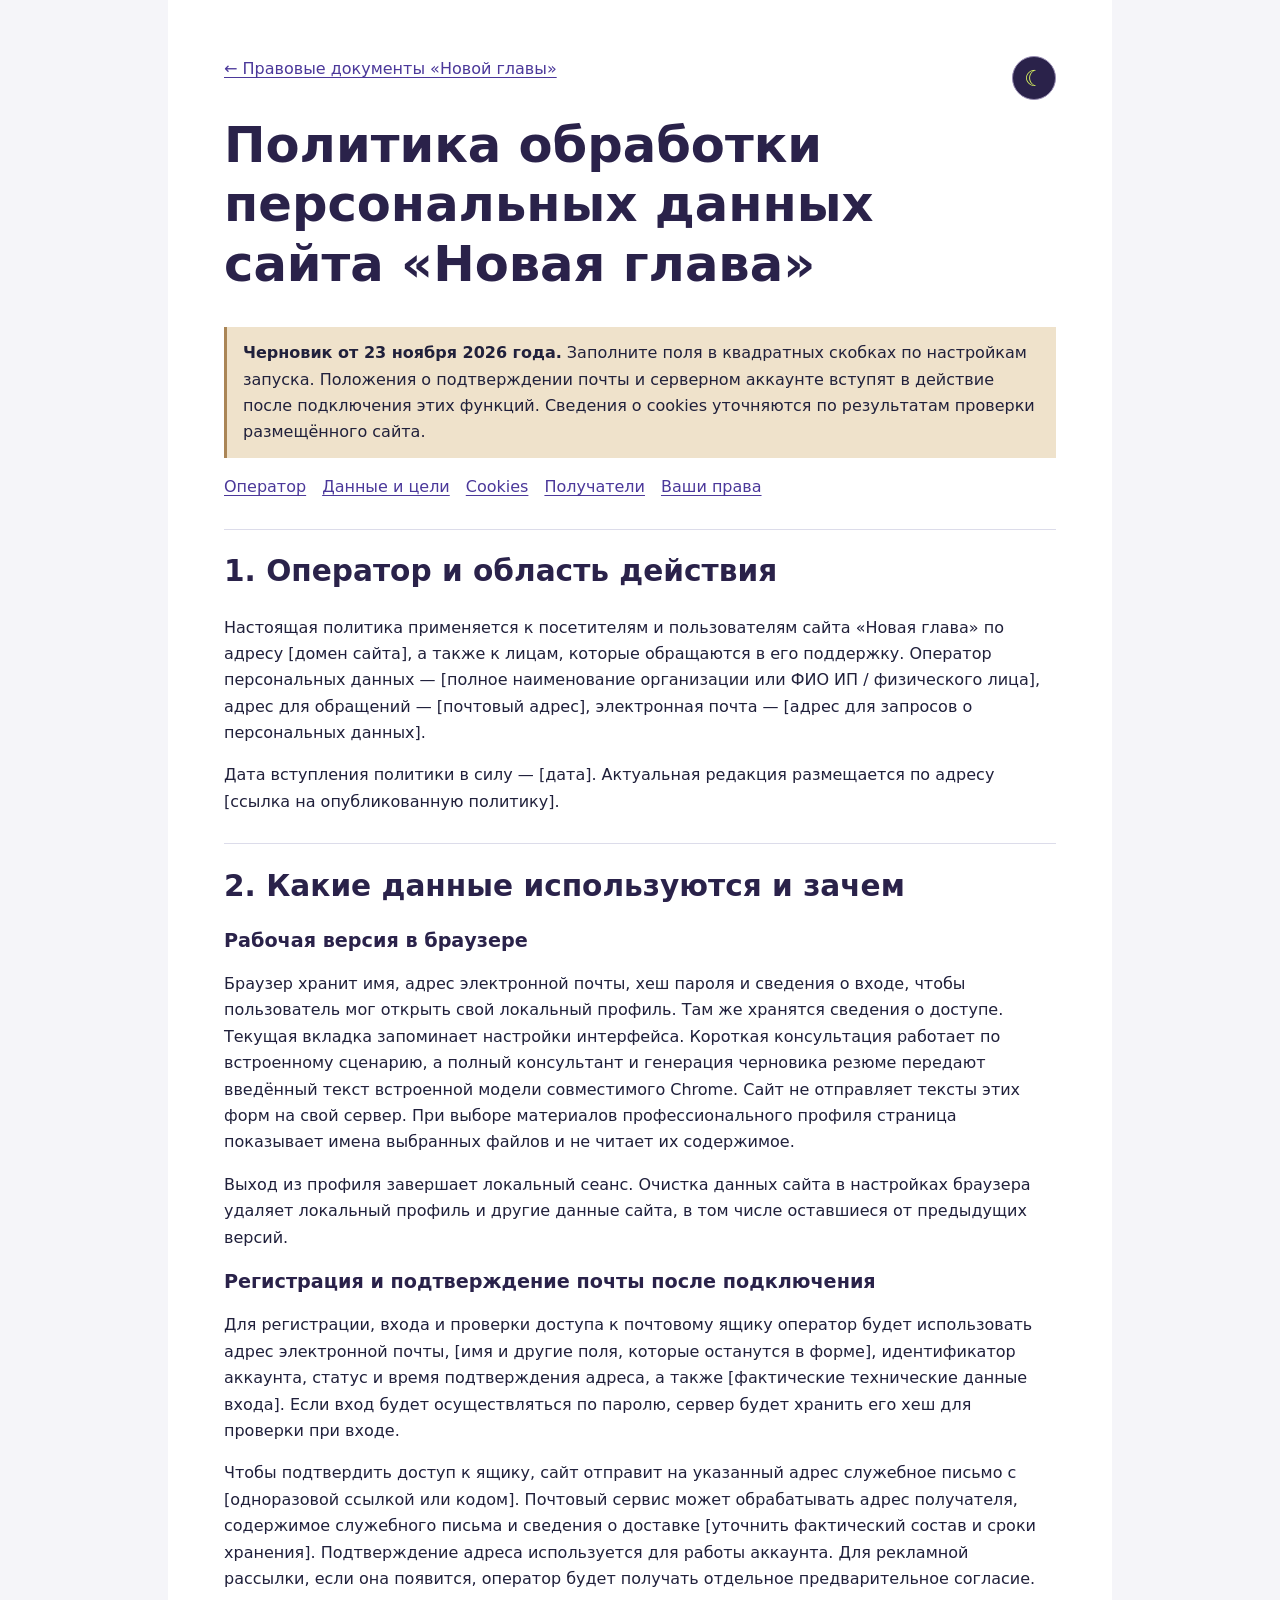
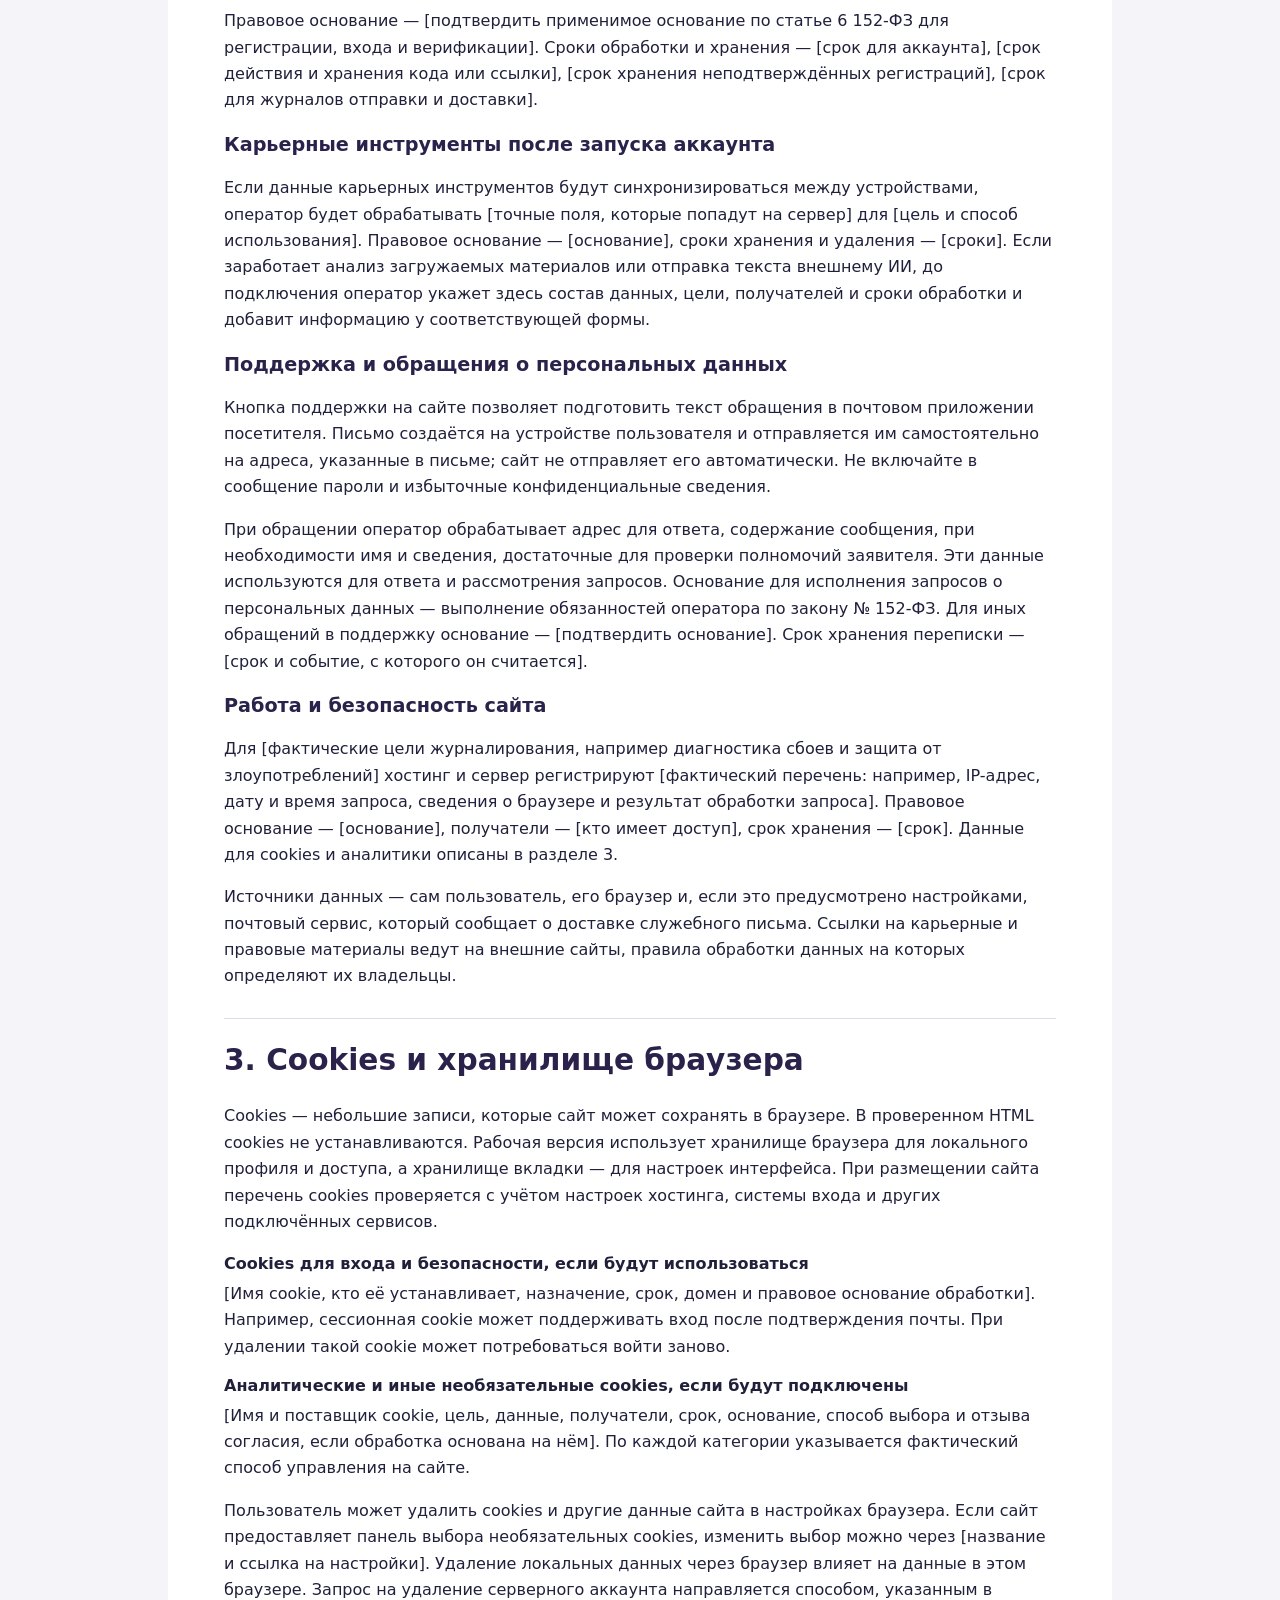
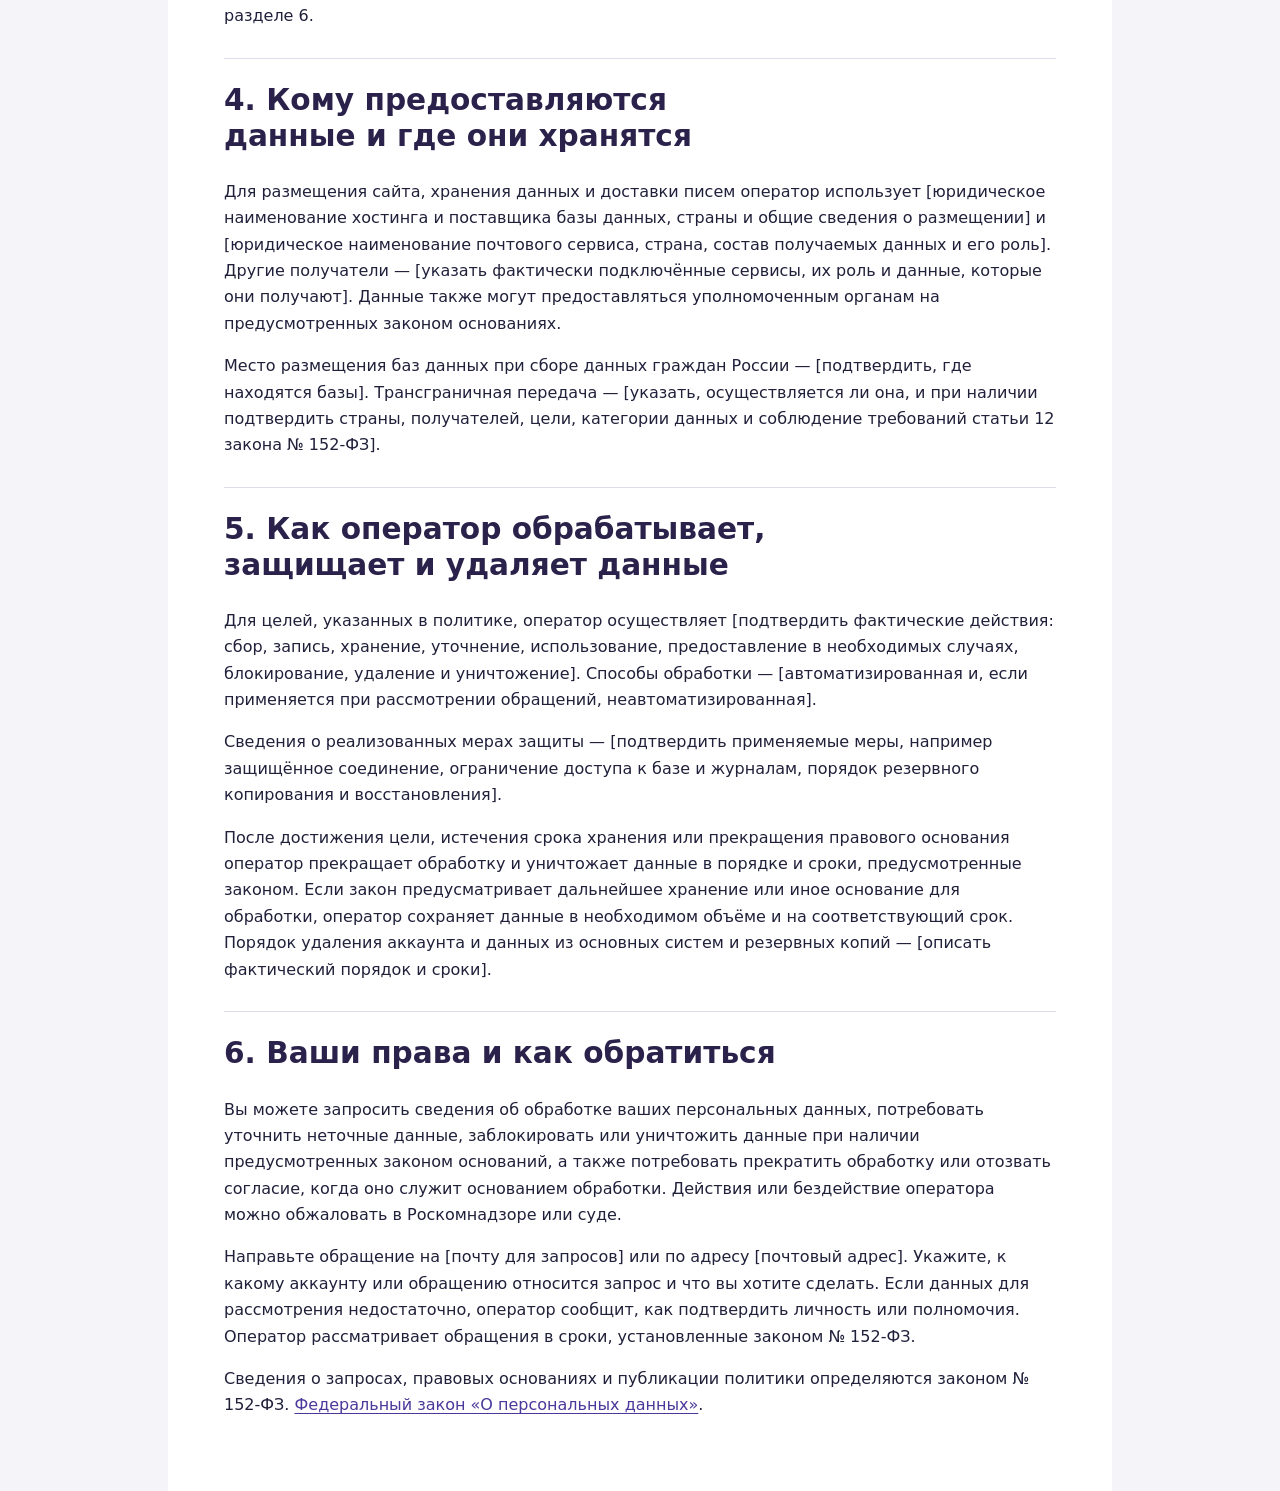
==== commit 97e44668: "Update privacy-policy-draft.html" ====
--- a/career-guide/privacy-policy-draft.html
+++ b/career-guide/privacy-policy-draft.html
@@ -537,6 +537,7 @@
       <p>Если данные карьерных инструментов будут синхронизироваться между устройствами, оператор будет обрабатывать [точные поля, которые попадут на сервер] для [цель и способ использования]. Правовое основание — [основание], сроки хранения и удаления — [сроки]. Если заработает анализ загружаемых материалов или отправка текста внешнему ИИ, до подключения оператор укажет здесь состав данных, цели, получателей и сроки обработки и добавит информацию у соответствующей формы.</p>
 
       <h3>Поддержка и обращения о персональных данных</h3>
+      <p>Кнопка поддержки на сайте позволяет подготовить текст обращения в почтовом приложении посетителя. Письмо создаётся на устройстве пользователя и отправляется им самостоятельно на адреса, указанные в письме; сайт не отправляет его автоматически. Не включайте в сообщение пароли и избыточные конфиденциальные сведения.</p>
       <p>При обращении оператор обрабатывает адрес для ответа, содержание сообщения, при необходимости имя и сведения, достаточные для проверки полномочий заявителя. Эти данные используются для ответа и рассмотрения запросов. Основание для исполнения запросов о персональных данных — выполнение обязанностей оператора по закону № 152-ФЗ. Для иных обращений в поддержку основание — [подтвердить основание]. Срок хранения переписки — [срок и событие, с которого он считается].</p>
 
       <h3>Работа и безопасность сайта</h3>
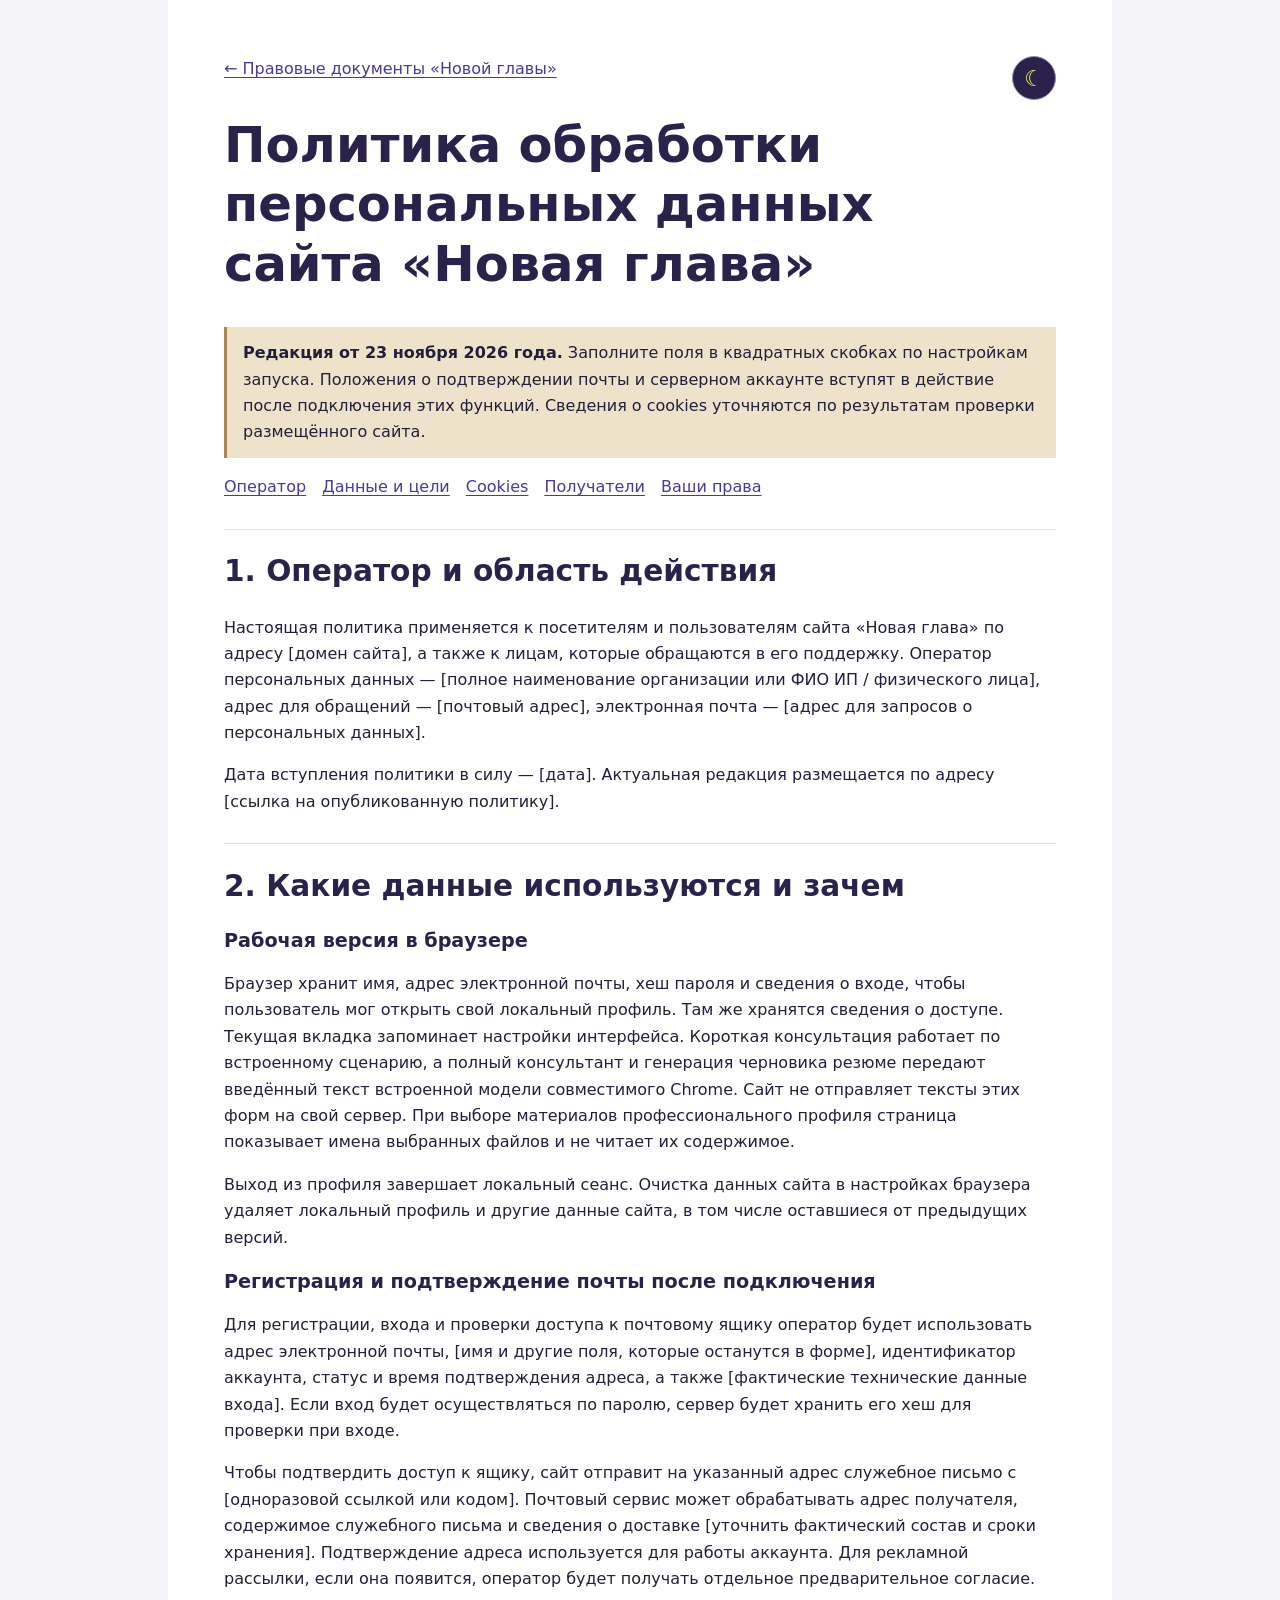
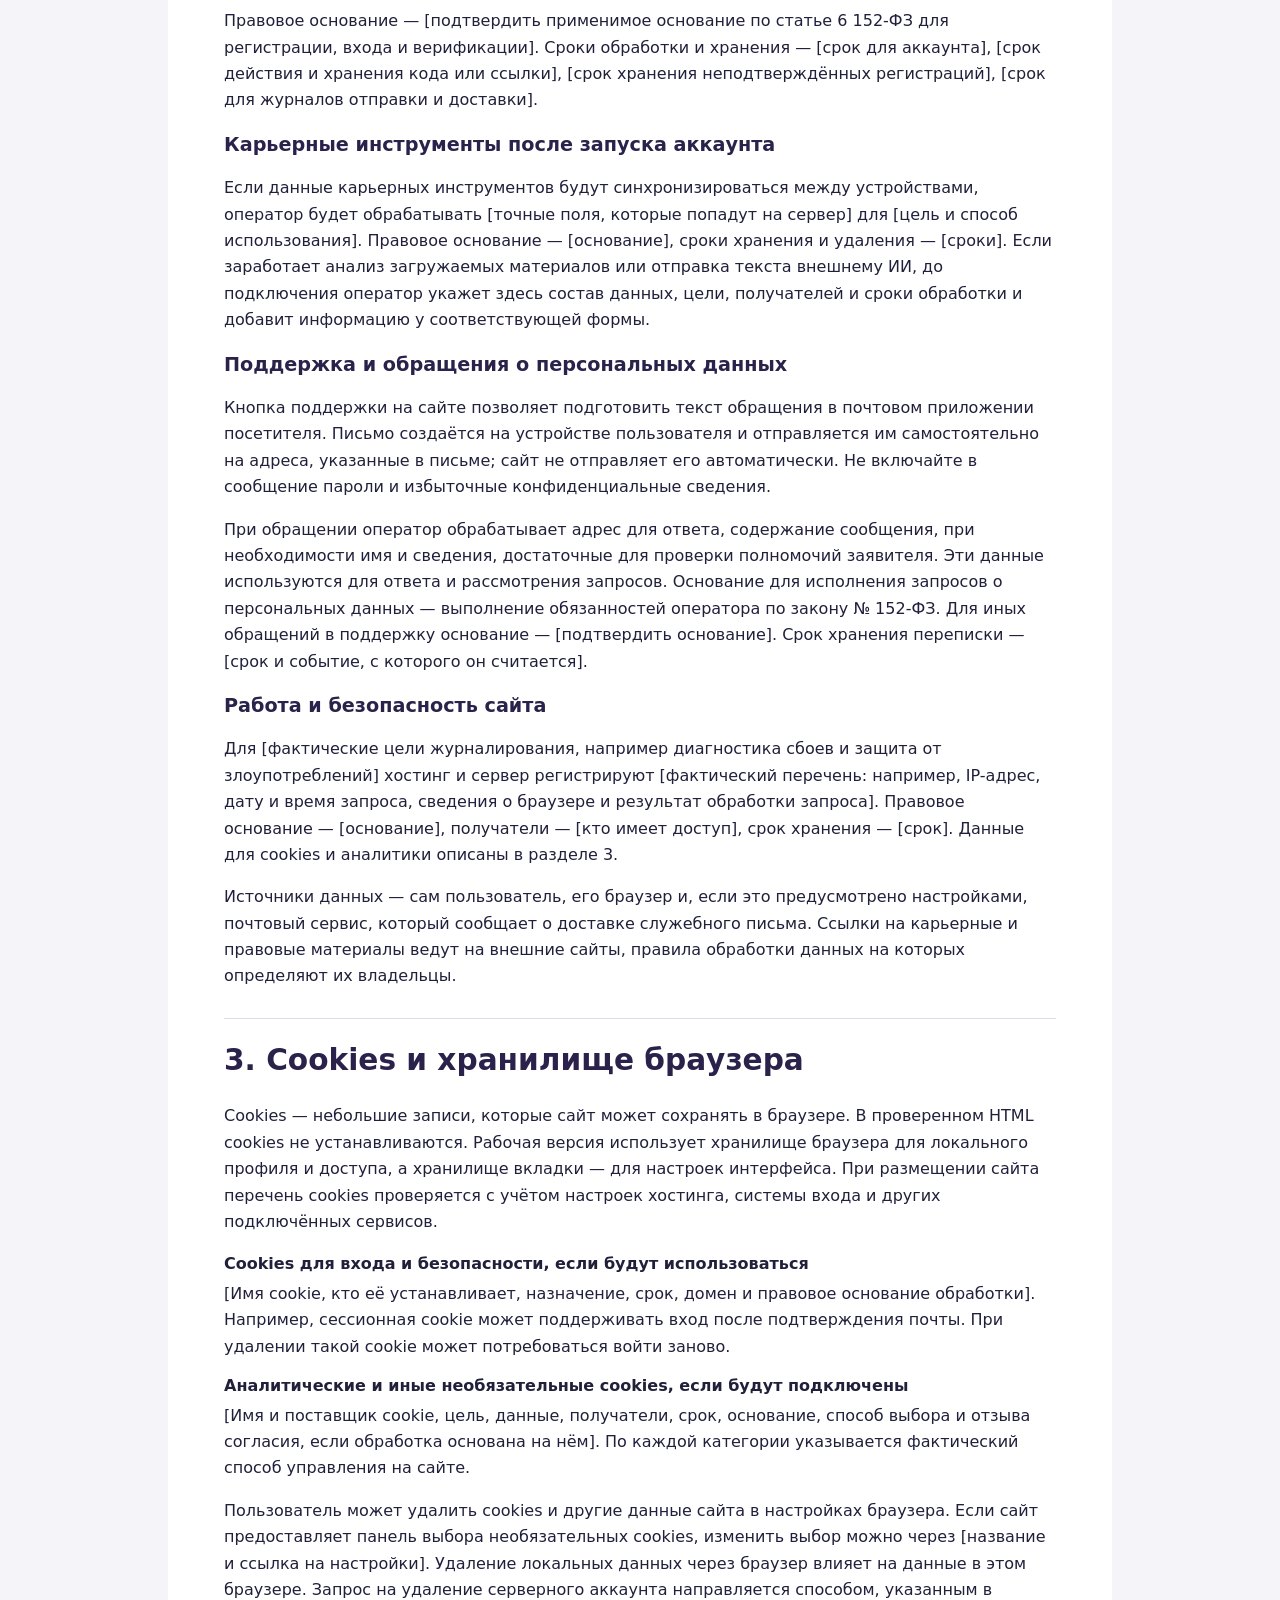
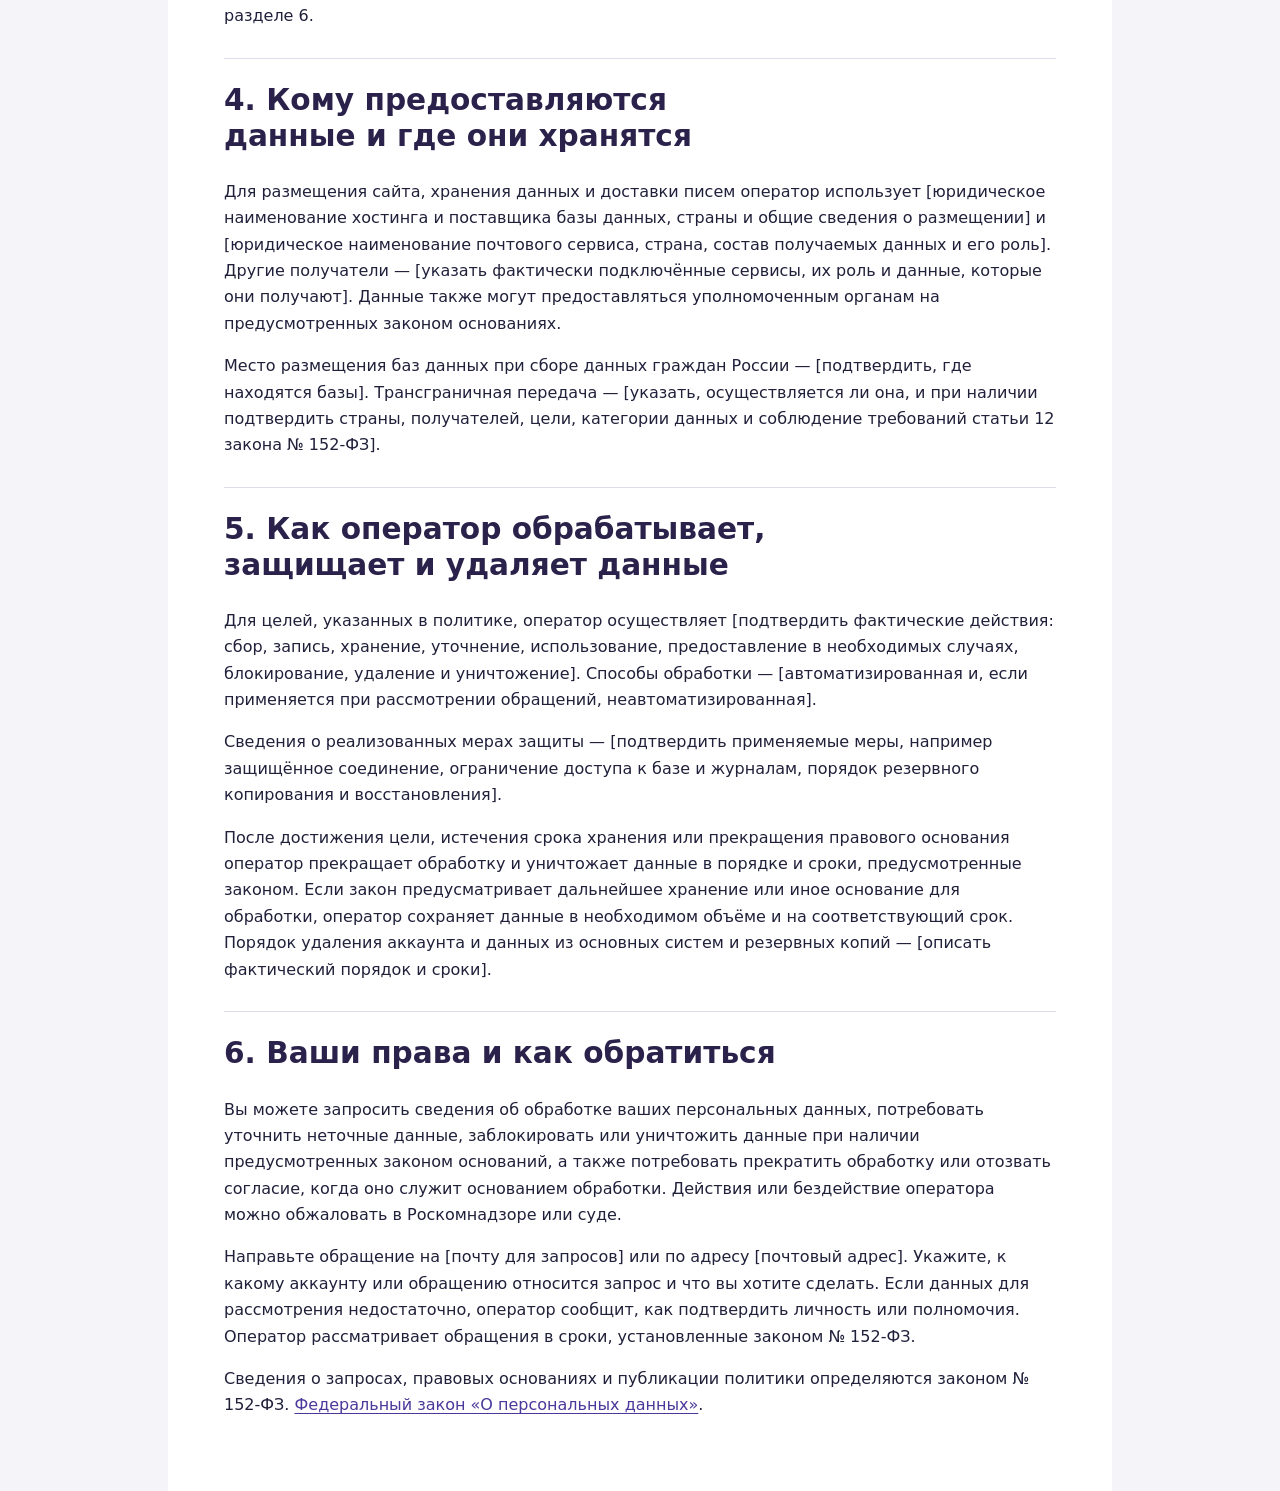
==== commit 83b2cf0d: "Update privacy-policy-draft.html" ====
--- a/career-guide/privacy-policy-draft.html
+++ b/career-guide/privacy-policy-draft.html
@@ -507,7 +507,7 @@
 <button class="info-theme-toggle" type="button" aria-label="Тёмная тема" aria-pressed="false"></button>
     <a href="site-docs.html#legal">← Правовые документы «Новой главы»</a>
     <h1>Политика обработки персональных данных сайта «Новая глава»</h1>
-    <p class="draft-note"><strong>Черновик от 23 ноября 2026 года.</strong> Заполните поля в квадратных скобках по настройкам запуска. Положения о подтверждении почты и серверном аккаунте вступят в действие после подключения этих функций. Сведения о cookies уточняются по результатам проверки размещённого сайта.</p>
+    <p class="draft-note"><strong>Редакция от 23 ноября 2026 года.</strong> Заполните поля в квадратных скобках по настройкам запуска. Положения о подтверждении почты и серверном аккаунте вступят в действие после подключения этих функций. Сведения о cookies уточняются по результатам проверки размещённого сайта.</p>
     <nav aria-label="Разделы политики">
       <a href="#operator">Оператор</a>
       <a href="#purposes">Данные и цели</a>
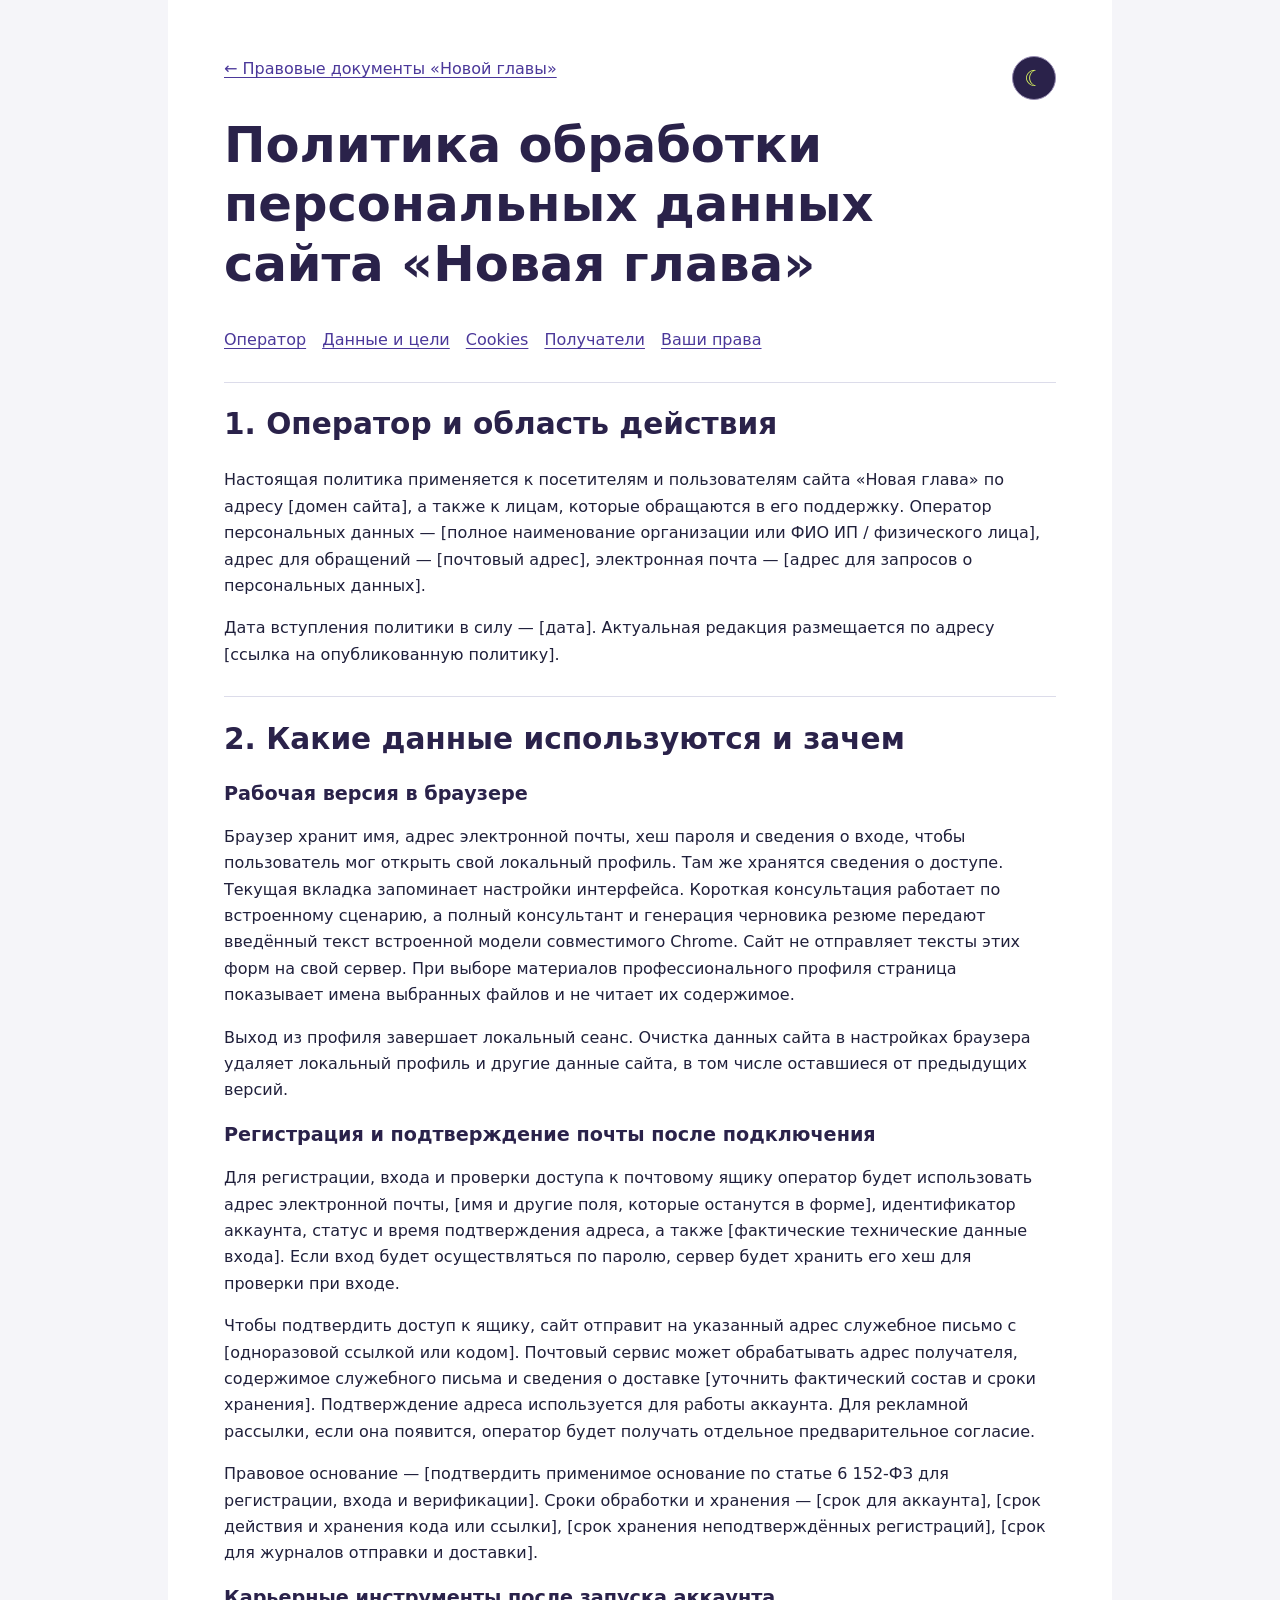
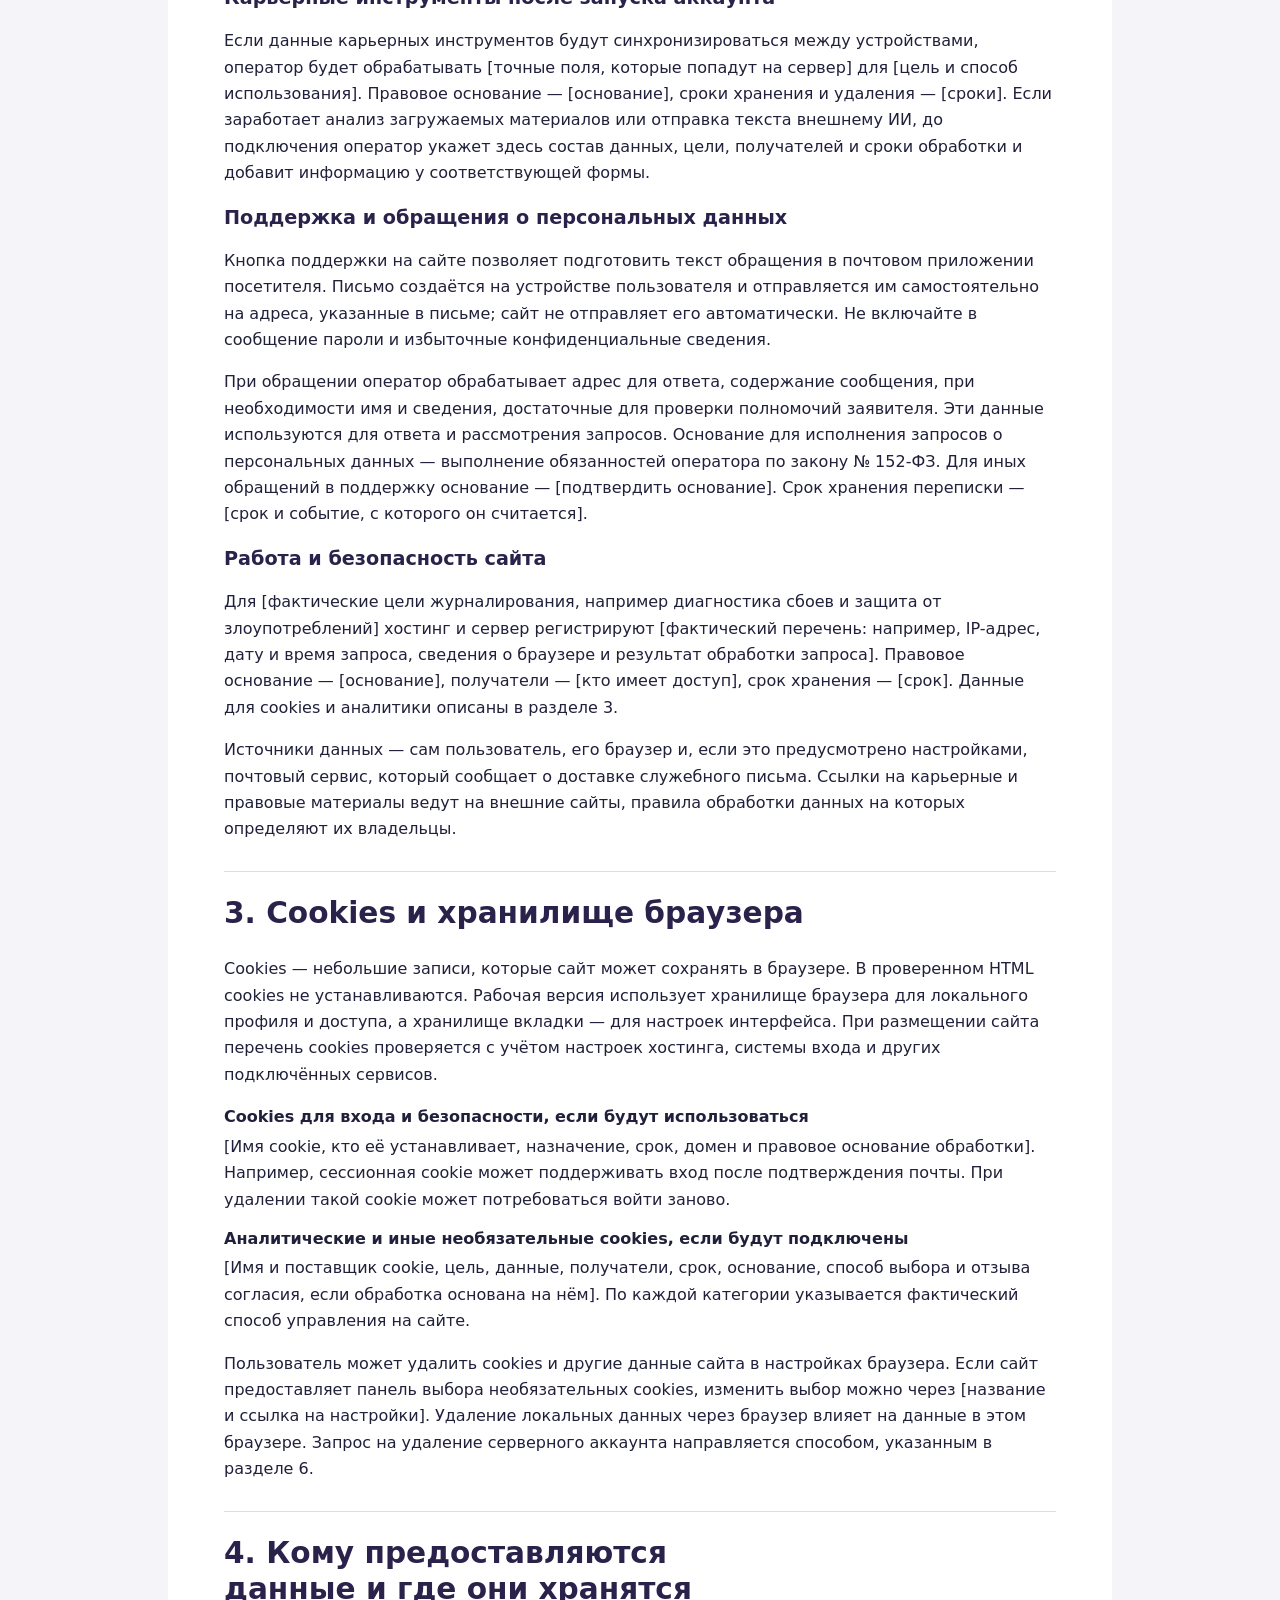
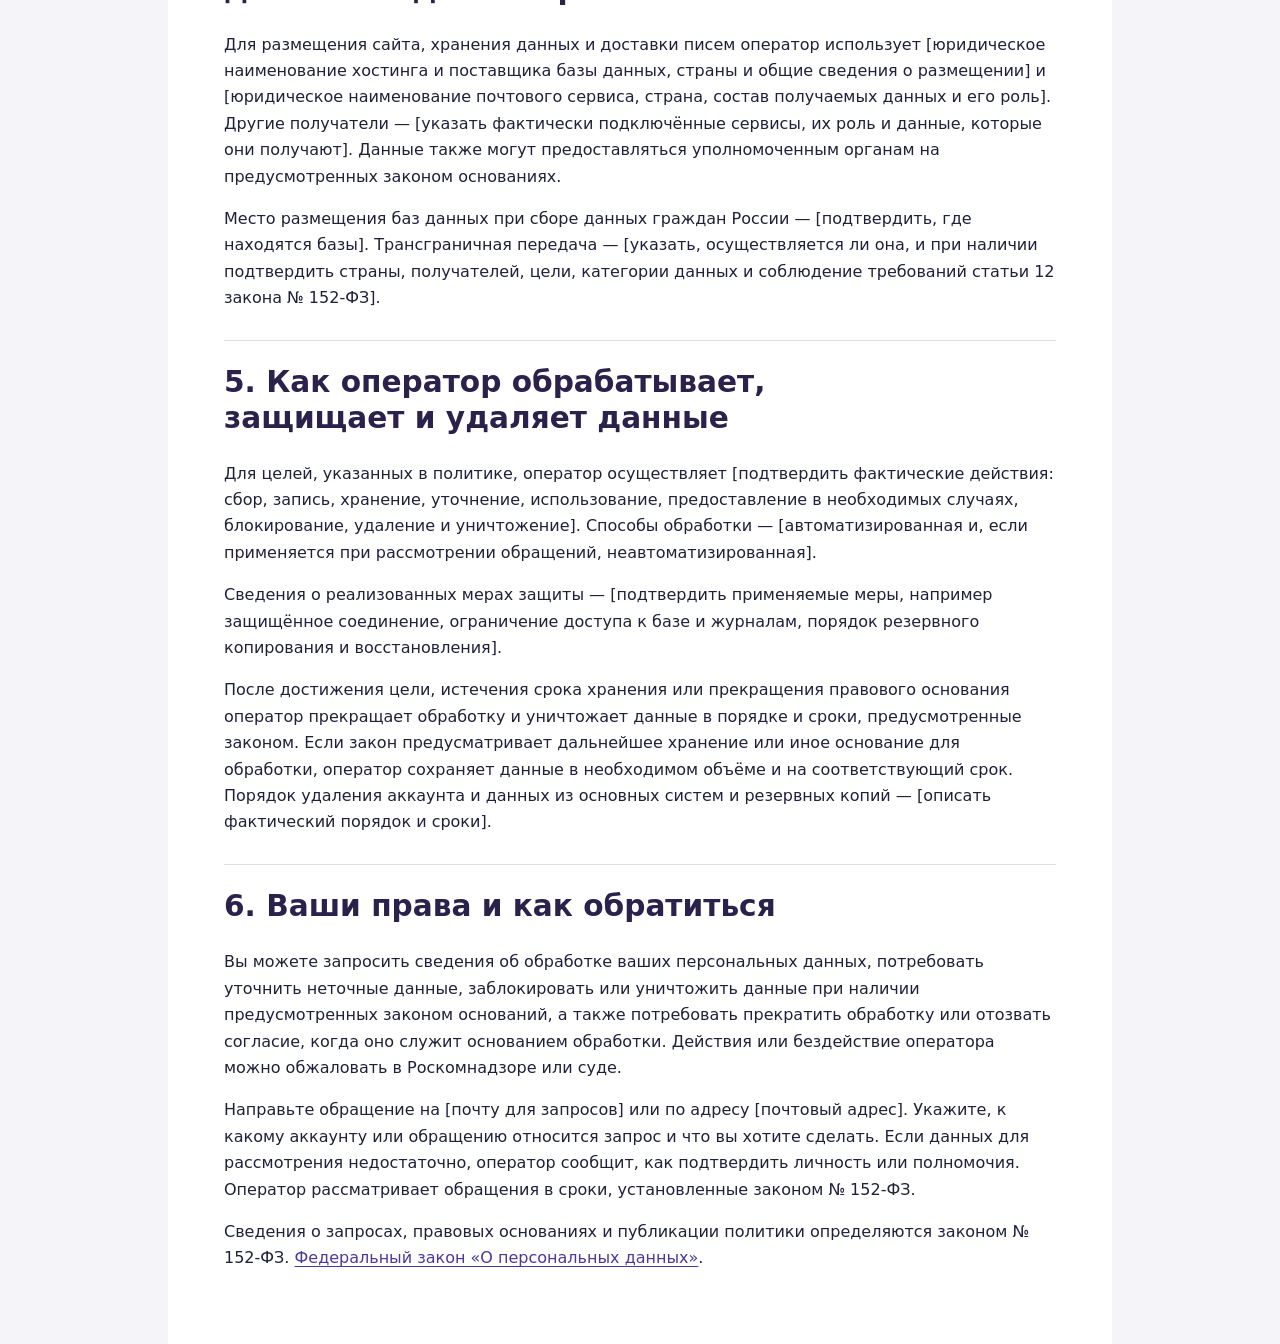
==== commit 4863f673: "Update privacy-policy-draft.html" ====
--- a/career-guide/privacy-policy-draft.html
+++ b/career-guide/privacy-policy-draft.html
@@ -507,7 +507,6 @@
 <button class="info-theme-toggle" type="button" aria-label="Тёмная тема" aria-pressed="false"></button>
     <a href="site-docs.html#legal">← Правовые документы «Новой главы»</a>
     <h1>Политика обработки персональных данных сайта «Новая глава»</h1>
-    <p class="draft-note"><strong>Редакция от 23 ноября 2026 года.</strong> Заполните поля в квадратных скобках по настройкам запуска. Положения о подтверждении почты и серверном аккаунте вступят в действие после подключения этих функций. Сведения о cookies уточняются по результатам проверки размещённого сайта.</p>
     <nav aria-label="Разделы политики">
       <a href="#operator">Оператор</a>
       <a href="#purposes">Данные и цели</a>
